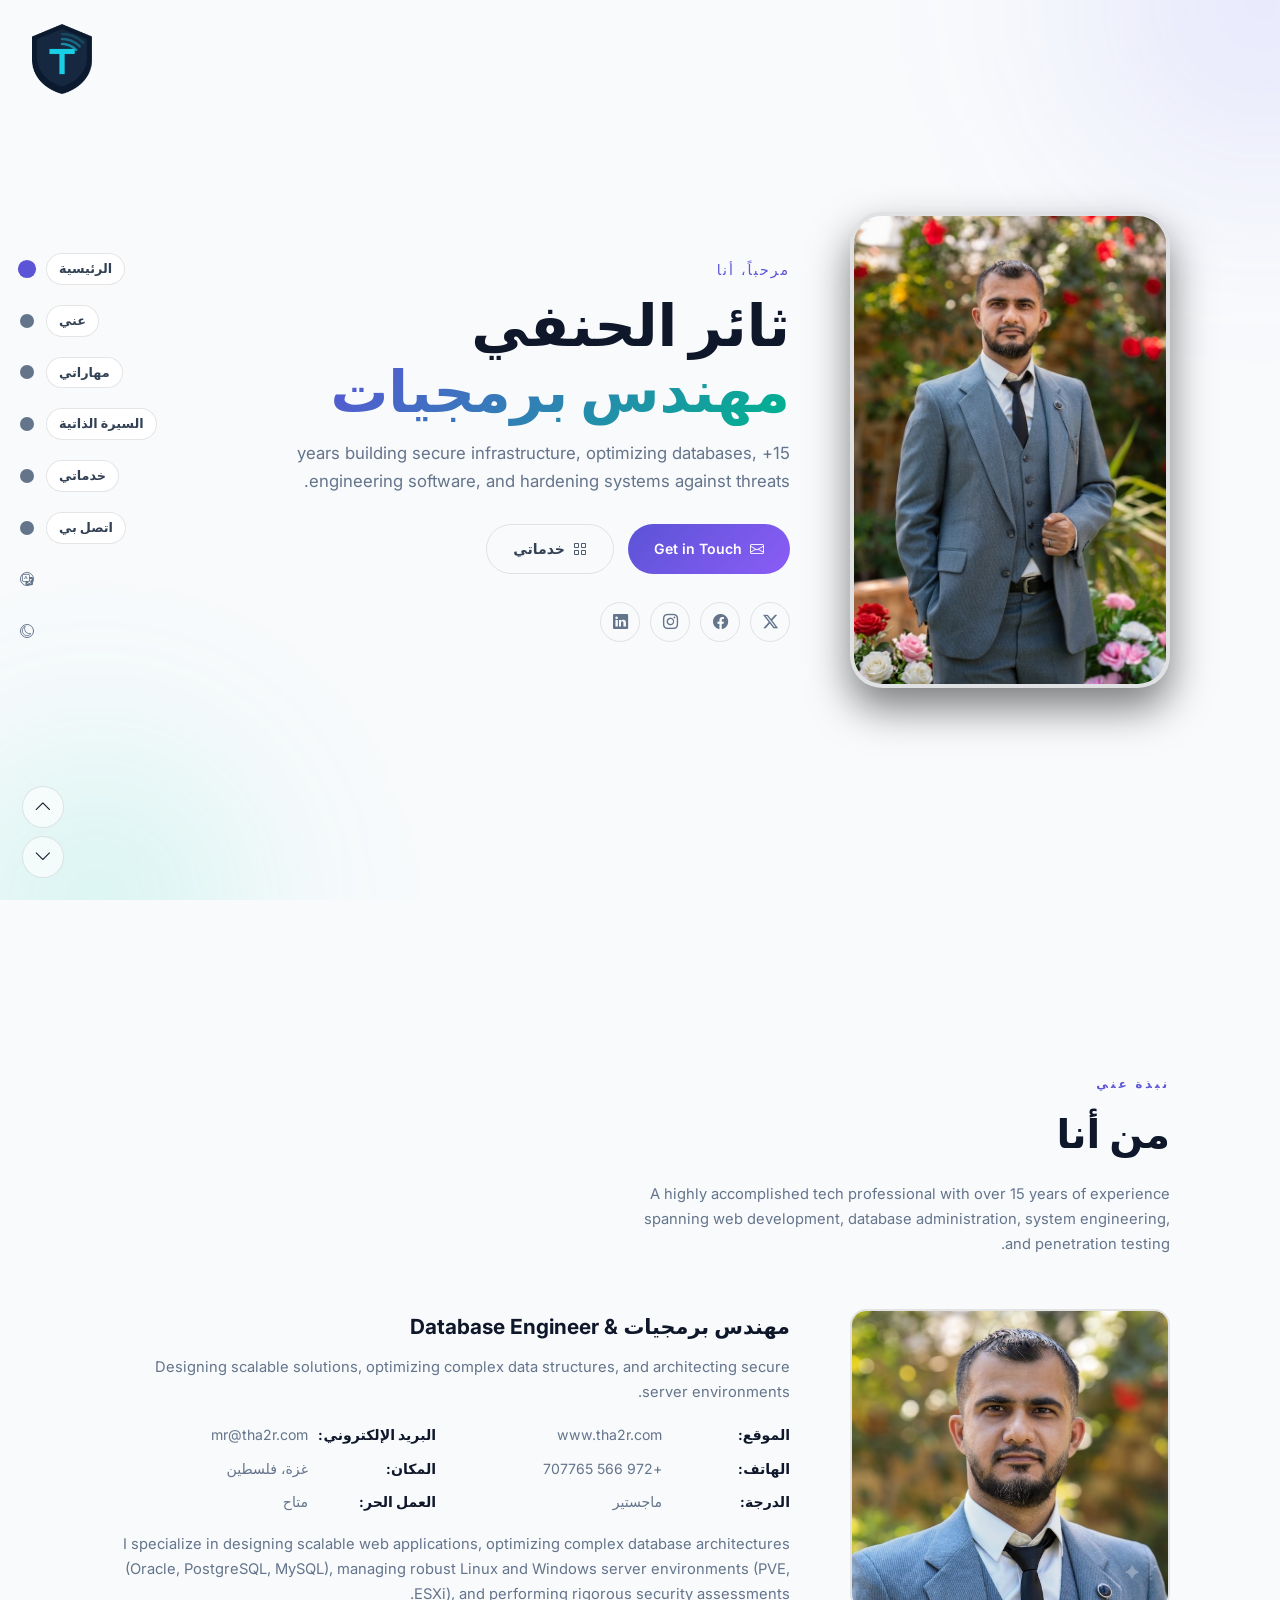
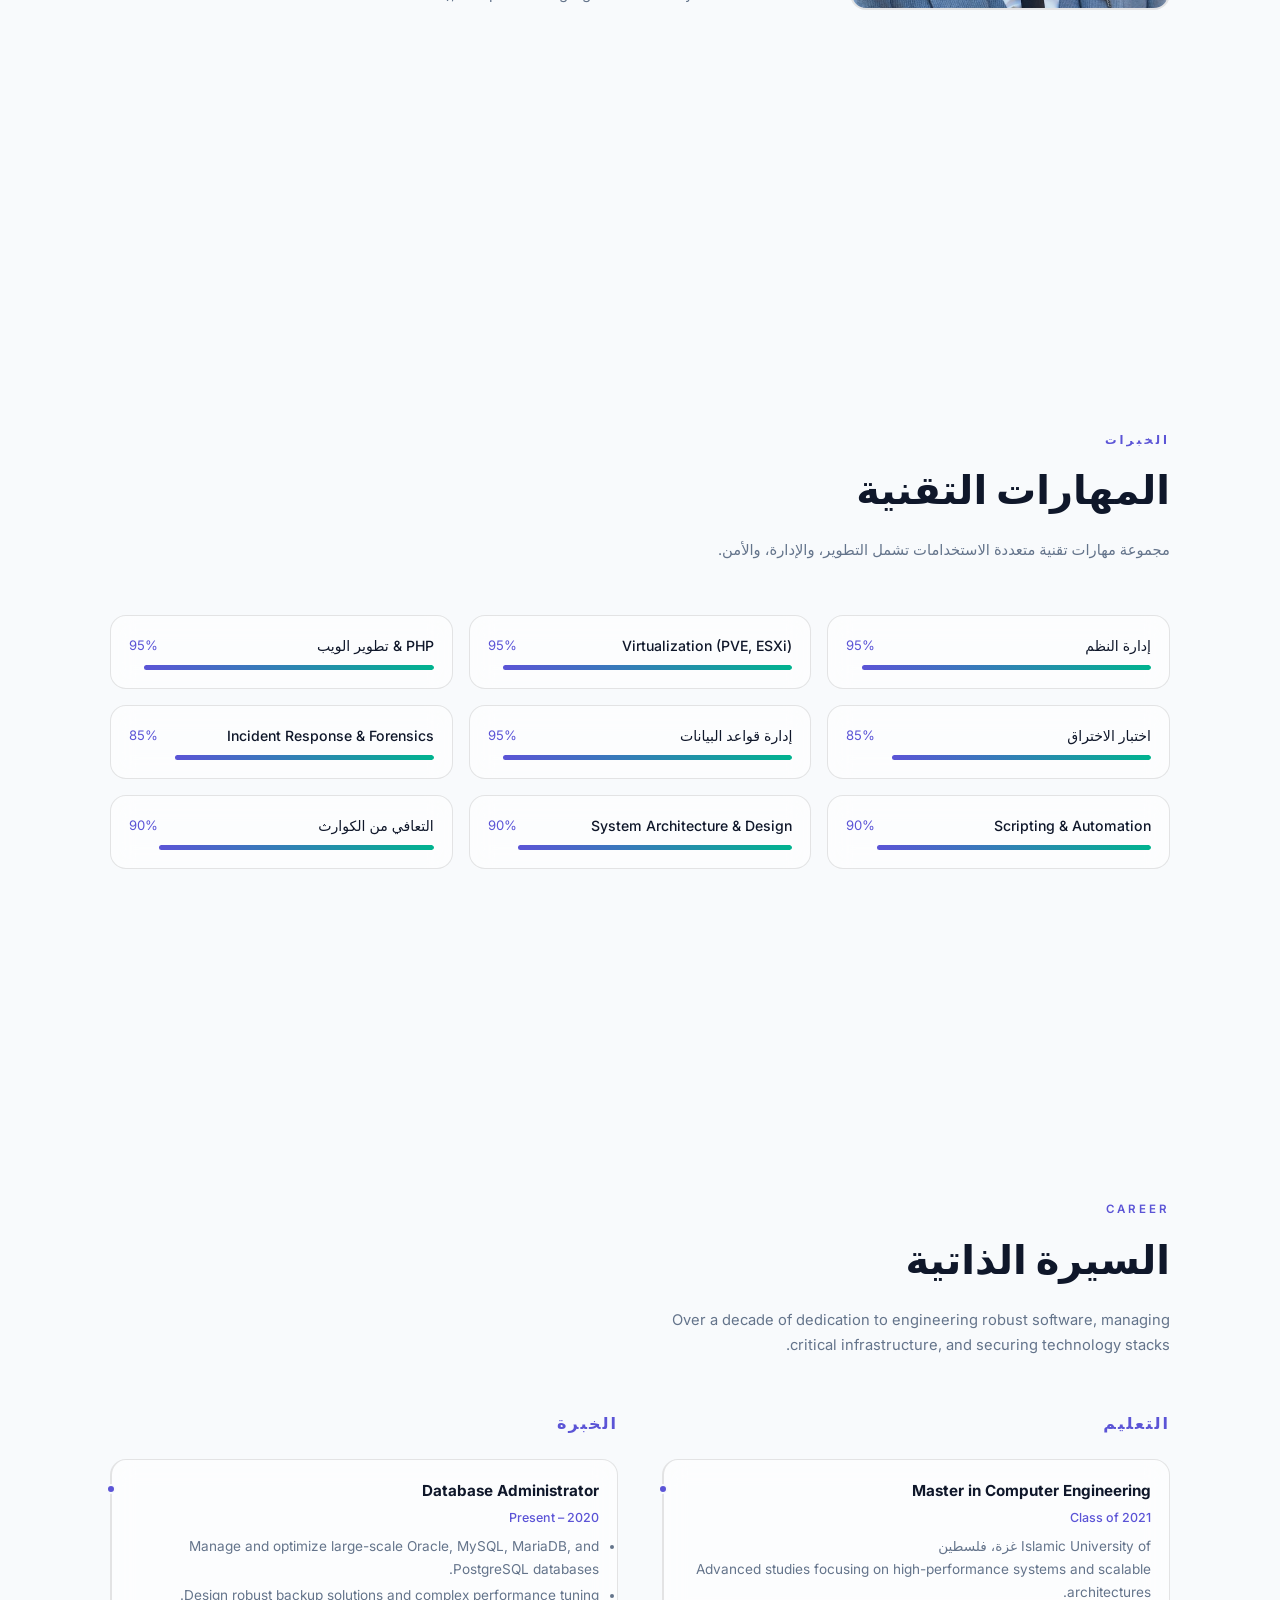
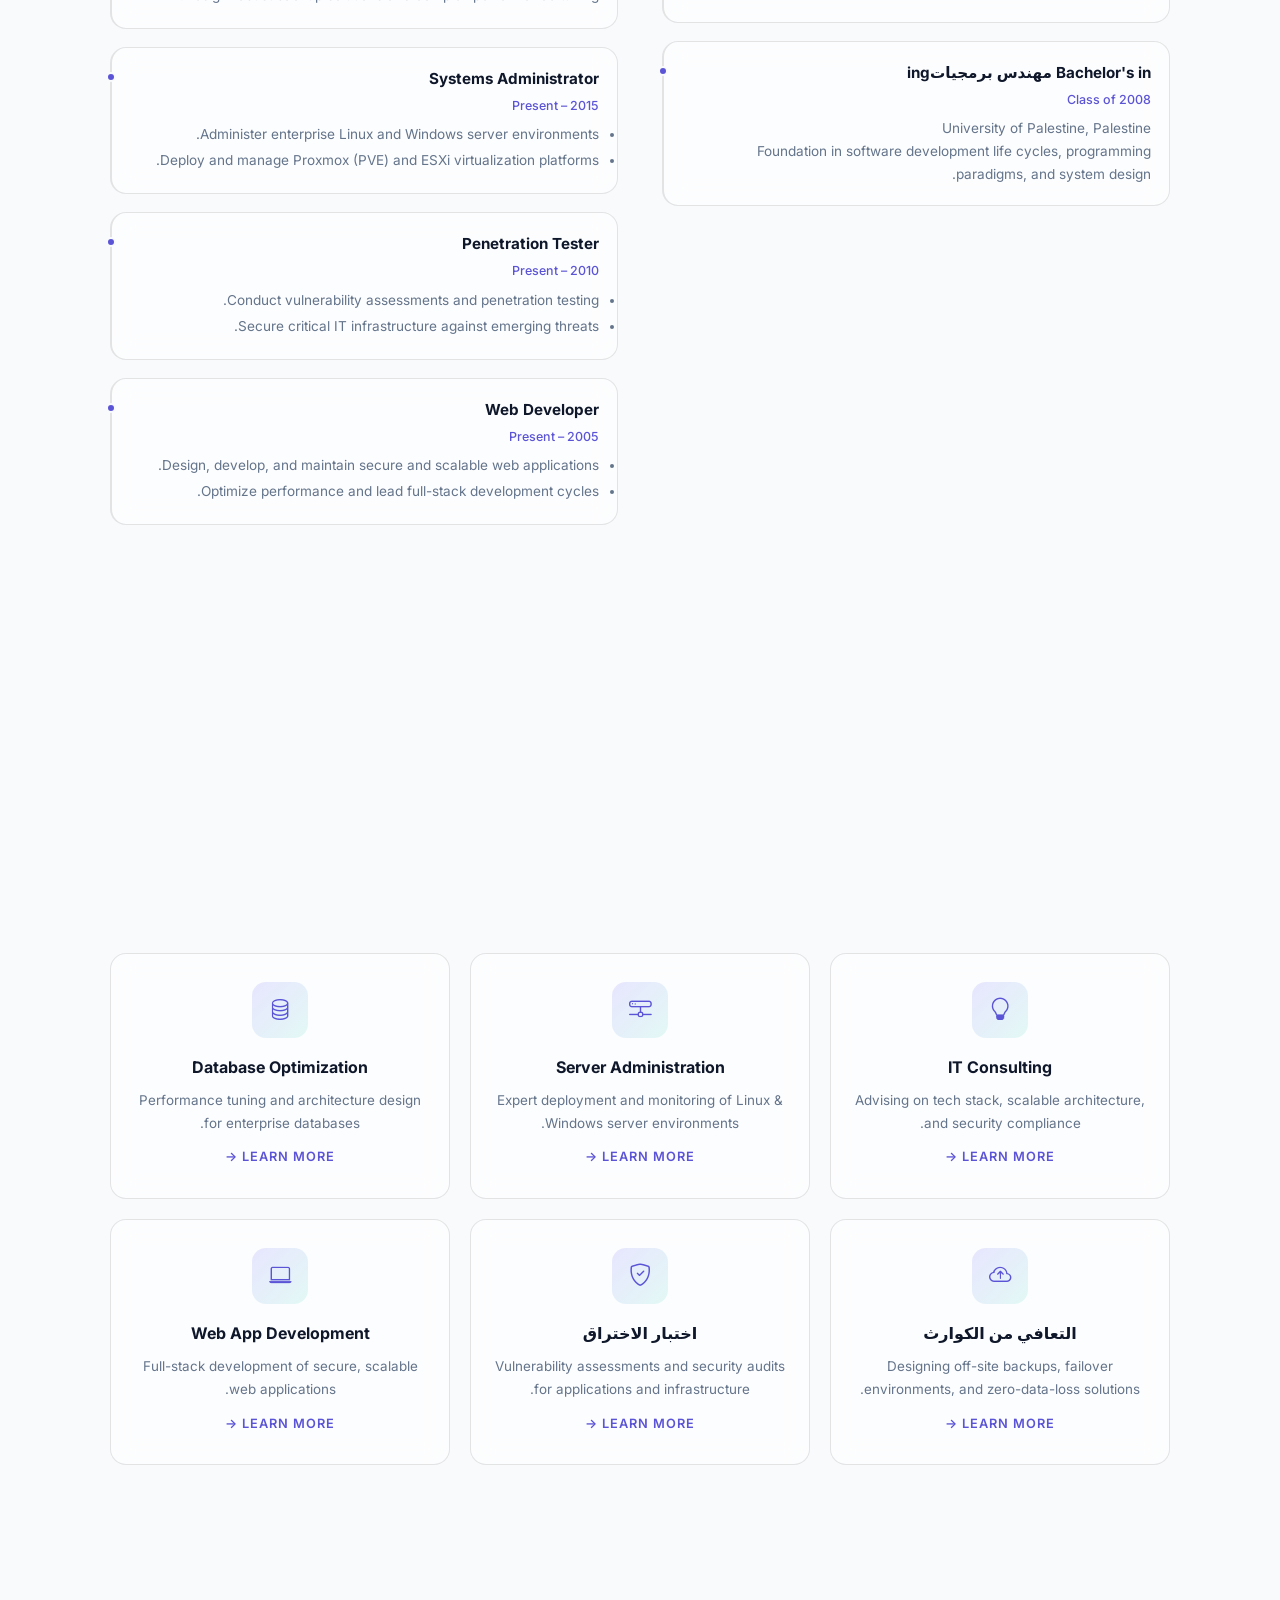
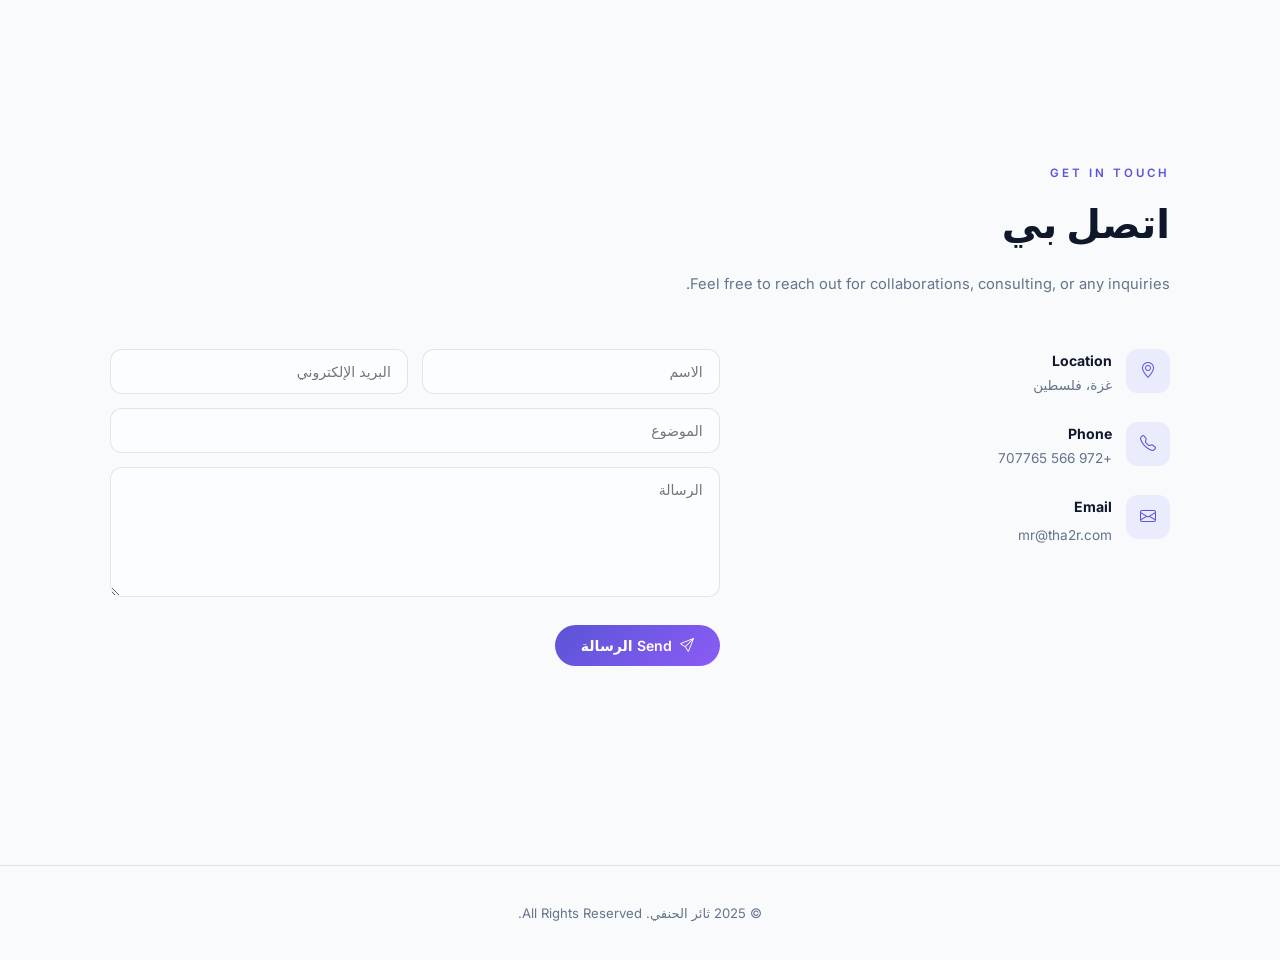
==== home.html @ 7f824553 "Create Arabic version home.html and add RTL CSS support" ====
<!DOCTYPE html>
<html lang="ar" dir="rtl">

<head>
  <meta charset="utf-8">
  <meta name="viewport" content="width=device-width, initial-scale=1.0">
  <title>ثائر الحنفي – مهندس برمجيات & Security Specialist</title>
  <meta name="description"
    content="Thaer Alhanafi – 15+ years in software engineering, database administration, server management, and penetration testing. Based in Palestine.">
  <link href="favicon.ico" rel="icon" type="image/x-icon">
  <link href="favicon.ico" rel="apple-touch-icon">
  <link rel="preconnect" href="https://fonts.googleapis.com">
  <link rel="preconnect" href="https://fonts.gstatic.com" crossorigin>
  <link href="https://fonts.googleapis.com/css2?family=Inter:wght@300;400;500;600;700;800&display=swap"
    rel="stylesheet">
  <link rel="stylesheet" href="https://cdn.jsdelivr.net/npm/bootstrap-icons@1.11.3/font/bootstrap-icons.min.css">
  <link href="assets/css/custom.css" rel="stylesheet">
</head>

<body>

  <a href="#hero" class="top-logo"><img src="assets/img/logo.png" alt="Thaer Alhanafi" width="60"></a>

  <!-- ======= Dot Navigation ======= -->
  <nav class="dot-nav" id="dotNav">
    <ul>
      <li><a href="#hero" class="active"><span class="label">الرئيسية</span><span class="dot"></span></a></li>
      <li><a href="#about"><span class="label">عني</span><span class="dot"></span></a></li>
      <li><a href="#skills"><span class="label">مهاراتي</span><span class="dot"></span></a></li>
      <li><a href="#resume"><span class="label">السيرة الذاتية</span><span class="dot"></span></a></li>
      <li><a href="#services"><span class="label">خدماتي</span><span class="dot"></span></a></li>
      <li><a href="#contact"><span class="label">اتصل بي</span><span class="dot"></span></a></li>
      <li><a href="index.html" title="English"><span class="label">English</span><span class="dot theme-dot"><i class="bi bi-translate" style="font-size:11px; display:flex; align-items:center; justify-content:center; height:100%;"></i></span></a></li>
      <li><a href="javascript:void(0)" id="themeToggle"><span class="label">المظهر</span><span class="dot theme-dot"><i
              class="bi bi-moon"
              style="font-size:10px; display:flex; align-items:center; justify-content:center; height:100%;"></i></span></a>
      </li>
    </ul>
  </nav>

  <!-- ======= Main Content ======= -->
  <div class="main-content">

    <!-- Hero -->
    <section class="hero section" id="hero">
      <div class="container hero-content">
        <div class="hero-grid">
          <div class="hero-image-frame">
            <img src="assets/img/main-bg.jpg" alt="ثائر الحنفي">
          </div>
          <div class="hero-text-content">
            <p class="hero-greeting">مرحباً، أنا</p>
            <h1>ثائر الحنفي<br><span class="gradient-text">مهندس برمجيات</span></h1>
            <p class="hero-desc">15+ years building secure infrastructure, optimizing databases, engineering software,
              and
              hardening systems against threats.</p>
            <div class="hero-actions">
              <a href="#contact" class="btn-primary"><i class="bi bi-envelope"></i> Get in Touch</a>
              <a href="#services" class="btn-outline"><i class="bi bi-grid"></i> خدماتي</a>
            </div>
            <div class="social-row">
              <a href="https://x.com/mrtha2r"><i class="bi bi-twitter-x"></i></a>
              <a href="https://facebook.com/tha2r"><i class="bi bi-facebook"></i></a>
              <a href="https://instagram.com/mrtha2r"><i class="bi bi-instagram"></i></a>
              <a href="https://linkedin.com/in/tha2r"><i class="bi bi-linkedin"></i></a>
            </div>
          </div>
        </div>
      </div>
    </section>

    <!-- About -->
    <section class="section" id="about">
      <div class="container">
        <div class="section-header reveal">
          <p class="section-label">نبذة عني</p>
          <h2 class="section-title">من أنا</h2>
          <p class="section-sub">A highly accomplished tech professional with over 15 years of experience spanning web
            development, database administration, system engineering, and penetration testing.</p>
        </div>
        <div class="about-grid reveal">
          <div class="about-photo glass">
            <img src="assets/img/profile-img.jpg" alt="Thaer Alhanafi">
          </div>
          <div class="about-details">
            <h3>مهندس برمجيات &amp; Database Engineer</h3>
            <p>Designing scalable solutions, optimizing complex data structures, and architecting secure server
              environments.</p>
            <div class="info-grid">
              <div class="info-item"><strong>الموقع:</strong><span>www.tha2r.com</span></div>
              <div class="info-item"><strong>البريد الإلكتروني:</strong><span>mr@tha2r.com</span></div>
              <div class="info-item"><strong>الهاتف:</strong><span>+972 566 707765</span></div>
              <div class="info-item"><strong>المكان:</strong><span>غزة، فلسطين</span></div>
              <div class="info-item"><strong>الدرجة:</strong><span>ماجستير</span></div>
              <div class="info-item"><strong>العمل الحر:</strong><span>متاح</span></div>
            </div>
            <p>I specialize in designing scalable web applications, optimizing complex database architectures (Oracle,
              PostgreSQL, MySQL), managing robust Linux and Windows server environments (PVE, ESXi), and performing
              rigorous security assessments.</p>
          </div>
        </div>
      </div>
    </section>

    <!-- Skills -->
    <section class="section" id="skills">
      <div class="container">
        <div class="section-header reveal">
          <p class="section-label">الخبرات</p>
          <h2 class="section-title">المهارات التقنية</h2>
          <p class="section-sub">مجموعة مهارات تقنية متعددة الاستخدامات تشمل التطوير، والإدارة، والأمن.</p>
        </div>
        <div class="skills-grid reveal">
          <div class="glass skill-item" data-modal="modal-skill-sysadmin">
            <div class="skill-header"><span>إدارة النظم</span><em>95%</em></div>
            <div class="skill-bar">
              <div class="skill-fill" data-width="95"></div>
            </div>
          </div>
          <div class="glass skill-item" data-modal="modal-skill-virtualization">
            <div class="skill-header"><span>Virtualization (PVE, ESXi)</span><em>95%</em></div>
            <div class="skill-bar">
              <div class="skill-fill" data-width="95"></div>
            </div>
          </div>
          <div class="glass skill-item" data-modal="modal-skill-php">
            <div class="skill-header"><span>PHP & تطوير الويب</span><em>95%</em></div>
            <div class="skill-bar">
              <div class="skill-fill" data-width="95"></div>
            </div>
          </div>
          <div class="glass skill-item" data-modal="modal-skill-pentest">
            <div class="skill-header"><span>اختبار الاختراق</span><em>85%</em></div>
            <div class="skill-bar">
              <div class="skill-fill" data-width="85"></div>
            </div>
          </div>
          <div class="glass skill-item" data-modal="modal-skill-db">
            <div class="skill-header"><span>إدارة قواعد البيانات </span><em>95%</em></div>
            <div class="skill-bar">
              <div class="skill-fill" data-width="95"></div>
            </div>
          </div>
          <div class="glass skill-item" data-modal="modal-skill-ir">
            <div class="skill-header"><span>Incident Response & Forensics</span><em>85%</em></div>
            <div class="skill-bar">
              <div class="skill-fill" data-width="85"></div>
            </div>
          </div>
          <div class="glass skill-item" data-modal="modal-skill-scripting">
            <div class="skill-header"><span>Scripting & Automation</span><em>90%</em></div>
            <div class="skill-bar">
              <div class="skill-fill" data-width="90"></div>
            </div>
          </div>
          <div class="glass skill-item" data-modal="modal-skill-architecture">
            <div class="skill-header"><span>System Architecture & Design</span><em>90%</em></div>
            <div class="skill-bar">
              <div class="skill-fill" data-width="90"></div>
            </div>
          </div>
          <div class="glass skill-item" data-modal="modal-skill-dr">
            <div class="skill-header"><span>التعافي من الكوارث</span><em>90%</em></div>
            <div class="skill-bar">
              <div class="skill-fill" data-width="90"></div>
            </div>
          </div>
        </div>
      </div>
    </section>

    <!-- Resume -->
    <section class="section" id="resume">
      <div class="container">
        <div class="section-header reveal">
          <p class="section-label">Career</p>
          <h2 class="section-title">السيرة الذاتية</h2>
          <p class="section-sub">Over a decade of dedication to engineering robust software, managing critical
            infrastructure, and securing technology stacks.</p>
        </div>
        <div class="resume-cols reveal">
          <div class="resume-col">
            <h3>التعليم</h3>
            <div class="timeline-item glass">
              <h4>Master in Computer Engineering</h4>
              <span class="date">Class of 2021</span>
              <p>Islamic University of غزة، فلسطين</p>
              <p>Advanced studies focusing on high-performance systems and scalable architectures.</p>
            </div>
            <div class="timeline-item glass">
              <h4>Bachelor's in مهندس برمجياتing</h4>
              <span class="date">Class of 2008</span>
              <p>University of Palestine, Palestine</p>
              <p>Foundation in software development life cycles, programming paradigms, and system design.</p>
            </div>
          </div>
          <div class="resume-col">
            <h3>الخبرة</h3>
            <div class="timeline-item glass">
              <h4>Database Administrator</h4>
              <span class="date">2020 – Present</span>
              <ul>
                <li>Manage and optimize large-scale Oracle, MySQL, MariaDB, and PostgreSQL databases.</li>
                <li>Design robust backup solutions and complex performance tuning.</li>
              </ul>
            </div>
            <div class="timeline-item glass">
              <h4>Systems Administrator</h4>
              <span class="date">2015 – Present</span>
              <ul>
                <li>Administer enterprise Linux and Windows server environments.</li>
                <li>Deploy and manage Proxmox (PVE) and ESXi virtualization platforms.</li>
              </ul>
            </div>
            <div class="timeline-item glass">
              <h4>Penetration Tester</h4>
              <span class="date">2010 – Present</span>
              <ul>
                <li>Conduct vulnerability assessments and penetration testing.</li>
                <li>Secure critical IT infrastructure against emerging threats.</li>
              </ul>
            </div>
            <div class="timeline-item glass">
              <h4>Web Developer</h4>
              <span class="date">2005 – Present</span>
              <ul>
                <li>Design, develop, and maintain secure and scalable web applications.</li>
                <li>Optimize performance and lead full-stack development cycles.</li>
              </ul>
            </div>
          </div>
        </div>
      </div>
    </section>

    <!-- Services -->
    <section class="section" id="services">
      <div class="container">
        <div class="section-header reveal">
          <p class="section-label">ماذا أفعل</p>
          <h2 class="section-title">خدماتي</h2>
          <p class="section-sub">Delivering high-quality technical solutions across administration, optimization,
            development, and security.</p>
        </div>
        <div class="services-grid reveal">
          <div class="glass service-card" data-modal="modal-consulting">
            <div class="service-icon"><i class="bi bi-lightbulb"></i></div>
            <h3>IT Consulting</h3>
            <p>Advising on tech stack, scalable architecture, and security compliance.</p>
            <span class="more-link">Learn More →</span>
          </div>
          <div class="glass service-card" data-modal="modal-server">
            <div class="service-icon"><i class="bi bi-hdd-network"></i></div>
            <h3>Server Administration</h3>
            <p>Expert deployment and monitoring of Linux & Windows server environments.</p>
            <span class="more-link">Learn More →</span>
          </div>
          <div class="glass service-card" data-modal="modal-db">
            <div class="service-icon"><i class="bi bi-database"></i></div>
            <h3>Database Optimization</h3>
            <p>Performance tuning and architecture design for enterprise databases.</p>
            <span class="more-link">Learn More →</span>
          </div>
          <div class="glass service-card" data-modal="modal-dr">
            <div class="service-icon"><i class="bi bi-cloud-arrow-up"></i></div>
            <h3>التعافي من الكوارث</h3>
            <p>Designing off-site backups, failover environments, and zero-data-loss solutions.</p>
            <span class="more-link">Learn More →</span>
          </div>
          <div class="glass service-card" data-modal="modal-pentest">
            <div class="service-icon"><i class="bi bi-shield-check"></i></div>
            <h3>اختبار الاختراق</h3>
            <p>Vulnerability assessments and security audits for applications and infrastructure.</p>
            <span class="more-link">Learn More →</span>
          </div>
          <div class="glass service-card" data-modal="modal-web">
            <div class="service-icon"><i class="bi bi-laptop"></i></div>
            <h3>Web App Development</h3>
            <p>Full-stack development of secure, scalable web applications.</p>
            <span class="more-link">Learn More →</span>
          </div>
        </div>
      </div>
    </section>

    <!-- Contact -->
    <section class="section" id="contact">
      <div class="container">
        <div class="section-header reveal">
          <p class="section-label">Get in Touch</p>
          <h2 class="section-title">اتصل بي</h2>
          <p class="section-sub">Feel free to reach out for collaborations, consulting, or any inquiries.</p>
        </div>
        <div class="contact-grid reveal">
          <ul class="contact-info-list">
            <li>
              <div class="ci-icon"><i class="bi bi-geo-alt"></i></div>
              <div>
                <h4>Location</h4>
                <p>غزة، فلسطين</p>
              </div>
            </li>
            <li>
              <div class="ci-icon"><i class="bi bi-telephone"></i></div>
              <div>
                <h4>Phone</h4>
                <p>+972 566 707765</p>
              </div>
            </li>
            <li>
              <div class="ci-icon"><i class="bi bi-envelope"></i></div>
              <div>
                <h4>Email</h4><a href="mailto:mr@tha2r.com">mr@tha2r.com</a>
              </div>
            </li>
          </ul>
          <form id="contact-form" class="contact-form" action="https://formspree.io/f/xjgqeayd" method="POST">
            <div class="form-row">
              <input type="text" name="name" placeholder="الاسم" required>
              <input type="email" name="email" placeholder="البريد الإلكتروني" required>
            </div>
            <input type="text" name="_subject" placeholder="الموضوع" required>
            <textarea name="message" placeholder="الرسالة" rows="6" required></textarea>
            <div class="form-status" id="formStatus"></div>
            <button type="submit" class="btn-primary" style="align-self:flex-start"><i class="bi bi-send"></i> Send
              الرسالة</button>
          </form>
        </div>
      </div>
    </section>

    <footer class="footer">
      <div class="container">
        <p>&copy; 2025 ثائر الحنفي. All Rights Reserved.</p>
      </div>
    </footer>
  </div>

  <!-- ======= Service Modals ======= -->
  <div class="modal-overlay" id="modal-server">
    <div class="modal-box">
      <button class="modal-close" aria-label="Close"><i class="bi bi-x-lg"></i></button>
      <div class="modal-icon"><i class="bi bi-hdd-network"></i></div>
      <h2>Server Administration</h2>
      <p>Expert deployment, management, and monitoring of Linux and Windows server environments including virtualization
        platforms like Proxmox and ESXi.</p>
      <ul>
        <li><i class="bi bi-check-circle-fill"></i> Linux & Windows إدارة الخوادم</li>
        <li><i class="bi bi-check-circle-fill"></i> Proxmox VE & VMware ESXi Virtualization</li>
        <li><i class="bi bi-check-circle-fill"></i> Network Configuration & Firewall Hardening</li>
        <li><i class="bi bi-check-circle-fill"></i> Automated Monitoring & Alerting</li>
        <li><i class="bi bi-check-circle-fill"></i> Backup & التعافي من الكوارث Planning</li>
        <li><i class="bi bi-check-circle-fill"></i> High Availability & Load Balancing</li>
      </ul>
      <div class="modal-cta"><a href="#contact" class="btn-primary" onclick="closeAllModals()"><i
            class="bi bi-envelope"></i> ناقش مشروعك</a></div>
    </div>
  </div>

  <div class="modal-overlay" id="modal-db">
    <div class="modal-box">
      <button class="modal-close" aria-label="Close"><i class="bi bi-x-lg"></i></button>
      <div class="modal-icon"><i class="bi bi-database"></i></div>
      <h2>Database Optimization</h2>
      <p>Comprehensive management, performance tuning, and architecture design for Oracle, PostgreSQL, MySQL, and
        MariaDB databases at any scale.</p>
      <ul>
        <li><i class="bi bi-check-circle-fill"></i> Oracle, PostgreSQL, MySQL, MariaDB Administration</li>
        <li><i class="bi bi-check-circle-fill"></i> High Availability & Replication Setup</li>
        <li><i class="bi bi-check-circle-fill"></i> Performance Tuning & Query Optimization</li>
        <li><i class="bi bi-check-circle-fill"></i> Data Integrity & Security Hardening</li>
        <li><i class="bi bi-check-circle-fill"></i> Migration & Schema Architecture Design</li>
        <li><i class="bi bi-check-circle-fill"></i> Redis Caching Strategy</li>
      </ul>
      <div class="modal-cta"><a href="#contact" class="btn-primary" onclick="closeAllModals()"><i
            class="bi bi-envelope"></i> ناقش مشروعك</a></div>
    </div>
  </div>

  <div class="modal-overlay" id="modal-web">
    <div class="modal-box">
      <button class="modal-close" aria-label="Close"><i class="bi bi-x-lg"></i></button>
      <div class="modal-icon"><i class="bi bi-laptop"></i></div>
      <h2>Web App Development</h2>
      <p>Full-stack development of secure, scalable, and high-performance web applications tailored to your business
        needs.</p>
      <ul>
        <li><i class="bi bi-check-circle-fill"></i> Custom PHP & Full-Stack Development</li>
        <li><i class="bi bi-check-circle-fill"></i> RESTful API Design & Integration</li>
        <li><i class="bi bi-check-circle-fill"></i> Responsive & Accessible UI/UX</li>
        <li><i class="bi bi-check-circle-fill"></i> Real-Time Applications & WebSockets</li>
        <li><i class="bi bi-check-circle-fill"></i> Performance Optimization & Caching</li>
        <li><i class="bi bi-check-circle-fill"></i> CI/CD Pipeline Configuration</li>
      </ul>
      <div class="modal-cta"><a href="#contact" class="btn-primary" onclick="closeAllModals()"><i
            class="bi bi-envelope"></i> ناقش مشروعك</a></div>
    </div>
  </div>

  <div class="modal-overlay" id="modal-pentest">
    <div class="modal-box">
      <button class="modal-close" aria-label="Close"><i class="bi bi-x-lg"></i></button>
      <div class="modal-icon"><i class="bi bi-shield-check"></i></div>
      <h2>اختبار الاختراق</h2>
      <p>Rigorous vulnerability assessments and security audits to identify and mitigate risks in your applications and
        infrastructure.</p>
      <ul>
        <li><i class="bi bi-check-circle-fill"></i> Web Application اختبار الاختراق</li>
        <li><i class="bi bi-check-circle-fill"></i> Network & Infrastructure Audits</li>
        <li><i class="bi bi-check-circle-fill"></i> Social Engineering Assessments</li>
        <li><i class="bi bi-check-circle-fill"></i> Detailed Vulnerability Reporting</li>
        <li><i class="bi bi-check-circle-fill"></i> Remediation Guidance & Retesting</li>
        <li><i class="bi bi-check-circle-fill"></i> Compliance & Security Policy Review</li>
      </ul>
      <div class="modal-cta"><a href="#contact" class="btn-primary" onclick="closeAllModals()"><i
            class="bi bi-envelope"></i> ناقش مشروعك</a></div>
    </div>
  </div>

  <div class="modal-overlay" id="modal-dr">
    <div class="modal-box">
      <button class="modal-close" aria-label="Close"><i class="bi bi-x-lg"></i></button>
      <div class="modal-icon"><i class="bi bi-cloud-arrow-up"></i></div>
      <h2>التعافي من الكوارث & Business Continuity</h2>
      <p>Bulletproofing your company's data and uptime by designing robust, automated failover solutions to ensure zero
        data loss.</p>
      <ul>
        <li><i class="bi bi-check-circle-fill"></i> Automated Off-Site Backup Strategies</li>
        <li><i class="bi bi-check-circle-fill"></i> High-Availability Clusters & Failover</li>
        <li><i class="bi bi-check-circle-fill"></i> Data Redundancy Planning</li>
        <li><i class="bi bi-check-circle-fill"></i> Recovery Time Objective (RTO) Optimization</li>
        <li><i class="bi bi-check-circle-fill"></i> Regular Disaster Drill Testing</li>
        <li><i class="bi bi-check-circle-fill"></i> Incident Response Planning</li>
      </ul>
      <div class="modal-cta"><a href="#contact" class="btn-primary" onclick="closeAllModals()"><i
            class="bi bi-envelope"></i> ناقش مشروعك</a></div>
    </div>
  </div>

  <div class="modal-overlay" id="modal-consulting">
    <div class="modal-box">
      <button class="modal-close" aria-label="Close"><i class="bi bi-x-lg"></i></button>
      <div class="modal-icon"><i class="bi bi-lightbulb"></i></div>
      <h2>IT Consulting & Technical Strategy</h2>
      <p>Advising leadership on technology decisions, scalable architecture design, and achieving rigorous security
        compliance.</p>
      <ul>
        <li><i class="bi bi-check-circle-fill"></i> Technology Stack Selection</li>
        <li><i class="bi bi-check-circle-fill"></i> Architecture Scalability Reviews</li>
        <li><i class="bi bi-check-circle-fill"></i> Security Compliance (ISO, PCI-DSS)</li>
        <li><i class="bi bi-check-circle-fill"></i> System Modernization Roadmaps</li>
        <li><i class="bi bi-check-circle-fill"></i> Cost Optimization for Infrastructure</li>
        <li><i class="bi bi-check-circle-fill"></i> Technical Leadership & Fractional CTO</li>
      </ul>
      <div class="modal-cta"><a href="#contact" class="btn-primary" onclick="closeAllModals()"><i
            class="bi bi-envelope"></i> ناقش مشروعك</a></div>
    </div>
  </div>

  <!-- Skills Modals -->
  <div class="modal-overlay" id="modal-skill-sysadmin">
    <div class="modal-box">
      <button class="modal-close" aria-label="Close"><i class="bi bi-x-lg"></i></button>
      <div class="modal-icon"><i class="bi bi-terminal"></i></div>
      <h2>إدارة النظم</h2>
      <p>15+ years of managing high-availability environments across enterprise organizations.</p>
      <ul>
        <li><i class="bi bi-check-circle-fill"></i> Advanced Linux & Windows إدارة الخوادم</li>
        <li><i class="bi bi-check-circle-fill"></i> Performance Tuning & Resource Optimization</li>
        <li><i class="bi bi-check-circle-fill"></i> Secure Configuration & Hardening</li>
        <li><i class="bi bi-check-circle-fill"></i> Deep Troubleshooting & Log Analysis</li>
      </ul>
      <div class="modal-cta"><a href="#contact" class="btn-primary" onclick="closeAllModals()"><i
            class="bi bi-envelope"></i> ناقش مشروعك</a></div>
    </div>
  </div>

  <div class="modal-overlay" id="modal-skill-virtualization">
    <div class="modal-box">
      <button class="modal-close" aria-label="Close"><i class="bi bi-x-lg"></i></button>
      <div class="modal-icon"><i class="bi bi-hdd-stack"></i></div>
      <h2>Virtualization (PVE, ESXi)</h2>
      <p>Designing scalable, isolated, and fault-tolerant virtualized infrastructures.</p>
      <ul>
        <li><i class="bi bi-check-circle-fill"></i> Proxmox VE & VMware ESXi Architecture</li>
        <li><i class="bi bi-check-circle-fill"></i> High Availability (HA) Cluster Setup</li>
        <li><i class="bi bi-check-circle-fill"></i> Storage Area Networks & Distributed Storage</li>
        <li><i class="bi bi-check-circle-fill"></i> Automated Backup & Snapshot Management</li>
      </ul>
      <div class="modal-cta"><a href="#contact" class="btn-primary" onclick="closeAllModals()"><i
            class="bi bi-envelope"></i> ناقش مشروعك</a></div>
    </div>
  </div>

  <div class="modal-overlay" id="modal-skill-php">
    <div class="modal-box">
      <button class="modal-close" aria-label="Close"><i class="bi bi-x-lg"></i></button>
      <div class="modal-icon"><i class="bi bi-code-slash"></i></div>
      <h2>PHP & تطوير الويب</h2>
      <p>Building secure, scalable, and complex full-stack web applications from the ground up.</p>
      <ul>
        <li><i class="bi bi-check-circle-fill"></i> Secure Coding Practices & Vulnerability Prevention</li>
        <li><i class="bi bi-check-circle-fill"></i> Custom MVC Architecture & API Development</li>
        <li><i class="bi bi-check-circle-fill"></i> Responsive UI/UX Implementation</li>
        <li><i class="bi bi-check-circle-fill"></i> Complex Business Logic Integration</li>
      </ul>
      <div class="modal-cta"><a href="#contact" class="btn-primary" onclick="closeAllModals()"><i
            class="bi bi-envelope"></i> ناقش مشروعك</a></div>
    </div>
  </div>

  <div class="modal-overlay" id="modal-skill-pentest">
    <div class="modal-box">
      <button class="modal-close" aria-label="Close"><i class="bi bi-x-lg"></i></button>
      <div class="modal-icon"><i class="bi bi-shield-lock"></i></div>
      <h2>اختبار الاختراق</h2>
      <p>Proactively identifying and exploiting vulnerabilities before attackers can leverage them.</p>
      <ul>
        <li><i class="bi bi-check-circle-fill"></i> Web Application اختبار الاختراق (OWASP)</li>
        <li><i class="bi bi-check-circle-fill"></i> Network & Infrastructure Auditing</li>
        <li><i class="bi bi-check-circle-fill"></i> Privilege Escalation & Exploit Crafting</li>
        <li><i class="bi bi-check-circle-fill"></i> Detailed Reporting & Remediation Guidance</li>
      </ul>
      <div class="modal-cta"><a href="#contact" class="btn-primary" onclick="closeAllModals()"><i
            class="bi bi-envelope"></i> ناقش مشروعك</a></div>
    </div>
  </div>

  <div class="modal-overlay" id="modal-skill-db">
    <div class="modal-box">
      <button class="modal-close" aria-label="Close"><i class="bi bi-x-lg"></i></button>
      <div class="modal-icon"><i class="bi bi-database-check"></i></div>
      <h2>إدارة قواعد البيانات</h2>
      <p>Architecting and optimizing enterprise-grade database solutions to ensure data integrity and speed.</p>
      <ul>
        <li><i class="bi bi-check-circle-fill"></i> Oracle, MySQL, MariaDB, & PostgreSQL</li>
        <li><i class="bi bi-check-circle-fill"></i> Redis In-Memory Caching & Performance Tuning</li>
        <li><i class="bi bi-check-circle-fill"></i> Complex Query Optimization & Indexing</li>
        <li><i class="bi bi-check-circle-fill"></i> Replication, Clustering, & Data Recovery</li>
      </ul>
      <div class="modal-cta"><a href="#contact" class="btn-primary" onclick="closeAllModals()"><i
            class="bi bi-envelope"></i> ناقش مشروعك</a></div>
    </div>
  </div>

  <div class="modal-overlay" id="modal-skill-ir">
    <div class="modal-box">
      <button class="modal-close" aria-label="Close"><i class="bi bi-x-lg"></i></button>
      <div class="modal-icon"><i class="bi bi-search"></i></div>
      <h2>Incident Response & Forensics</h2>
      <p>Rapidly addressing active threats and performing deep forensic analysis on compromised systems.</p>
      <ul>
        <li><i class="bi bi-check-circle-fill"></i> Threat Hunting & Malware Analysis</li>
        <li><i class="bi bi-check-circle-fill"></i> Intrusion Detection & Log Auditing</li>
        <li><i class="bi bi-check-circle-fill"></i> Post-Breach Containment & Eradication</li>
        <li><i class="bi bi-check-circle-fill"></i> Digital Forensics & Attack Vector Tracing</li>
      </ul>
      <div class="modal-cta"><a href="#contact" class="btn-primary" onclick="closeAllModals()"><i
            class="bi bi-envelope"></i> ناقش مشروعك</a></div>
    </div>
  </div>

  <div class="modal-overlay" id="modal-skill-scripting">
    <div class="modal-box">
      <button class="modal-close" aria-label="Close"><i class="bi bi-x-lg"></i></button>
      <div class="modal-icon"><i class="bi bi-cpu"></i></div>
      <h2>Scripting & Automation</h2>
      <p>Eliminating manual effort through robust automation and intelligent script design.</p>
      <ul>
        <li><i class="bi bi-check-circle-fill"></i> Bash, Python, & System Shell Scripting</li>
        <li><i class="bi bi-check-circle-fill"></i> Automated Server Provisioning & Maintenance</li>
        <li><i class="bi bi-check-circle-fill"></i> Cron-based Monitoring & Self-Healing Tasks</li>
        <li><i class="bi bi-check-circle-fill"></i> Custom Tooling for اختبار الاختراق</li>
      </ul>
      <div class="modal-cta"><a href="#contact" class="btn-primary" onclick="closeAllModals()"><i
            class="bi bi-envelope"></i> ناقش مشروعك</a></div>
    </div>
  </div>

  <div class="modal-overlay" id="modal-skill-architecture">
    <div class="modal-box">
      <button class="modal-close" aria-label="Close"><i class="bi bi-x-lg"></i></button>
      <div class="modal-icon"><i class="bi bi-diagram-3"></i></div>
      <h2>System Architecture & Design</h2>
      <p>Designing robust, scalable infrastructures tailored for high-demand, secure applications.</p>
      <ul>
        <li><i class="bi bi-check-circle-fill"></i> Network Segmentation & Zero-Trust Design</li>
        <li><i class="bi bi-check-circle-fill"></i> High Availability & Load Balancing</li>
        <li><i class="bi bi-check-circle-fill"></i> Scalable Microservices & Monolithic Structures</li>
        <li><i class="bi bi-check-circle-fill"></i> Cost-to-Performance Optimization</li>
      </ul>
      <div class="modal-cta"><a href="#contact" class="btn-primary" onclick="closeAllModals()"><i
            class="bi bi-envelope"></i> ناقش مشروعك</a></div>
    </div>
  </div>

  <div class="modal-overlay" id="modal-skill-dr">
    <div class="modal-box">
      <button class="modal-close" aria-label="Close"><i class="bi bi-x-lg"></i></button>
      <div class="modal-icon"><i class="bi bi-cloud-arrow-up"></i></div>
      <h2>التعافي من الكوارث</h2>
      <p>تصميم استراتيجيات قوية وآلية لحماية البيانات الهامة وضمان استمرارية الأعمال.</p>
      <ul>
        <li><i class="bi bi-check-circle-fill"></i> Zero-Data-Loss Architecture</li>
        <li><i class="bi bi-check-circle-fill"></i> Cross-Site Replication & Failover</li>
        <li><i class="bi bi-check-circle-fill"></i> Automated Backup & Archiving</li>
        <li><i class="bi bi-check-circle-fill"></i> RTO & RPO Optimization Strategies</li>
      </ul>
      <div class="modal-cta"><a href="#contact" class="btn-primary" onclick="closeAllModals()"><i
            class="bi bi-envelope"></i> ناقش مشروعك</a></div>
    </div>
  </div>

  <div class="nav-arrows">
    <button id="navUp" aria-label="Previous Section"><i class="bi bi-chevron-up"></i></button>
    <button id="navDown" aria-label="Next Section"><i class="bi bi-chevron-down"></i></button>
  </div>

  <script src="assets/js/custom.js"></script>
</body>

</html>
---- assets/css/custom.css ----
/* ============================================================
   Thaer Alhanafi – Premium Dark CV & Services
   Side-nav layout with modals
   ============================================================ */

*, *::before, *::after { box-sizing: border-box; margin: 0; padding: 0; }

:root {
  --bg: #f8fafc;
  --bg-card: #ffffff;
  --bg-glass: rgba(255,255,255,0.6);
  --border: rgba(0,0,0,0.1);
  --accent: #5b54d6;
  --accent-2: #00b38f;
  --glow: rgba(108,99,255,0.15);
  --text: #334155;
  --dim: #64748b;
  --bright: #0f172a;
  --gap: 100px;
  --r: 16px;
  --font: 'Inter', system-ui, sans-serif;
}

body.dark-mode {
  --bg: #0a0a0f;
  --bg-card: rgba(255,255,255,0.04);
  --bg-glass: rgba(255,255,255,0.06);
  --border: rgba(255,255,255,0.08);
  --accent: #6c63ff;
  --accent-2: #00d4aa;
  --glow: rgba(108,99,255,0.35);
  --text: #e4e4e7;
  --dim: #9ca3af;
  --bright: #ffffff;
}

html { scroll-behavior: smooth; }
body { font-family: var(--font); background: var(--bg); color: var(--text); line-height: 1.7; overflow-x: hidden; }
a { color: var(--accent); text-decoration: none; transition: color .25s; }
a:hover { color: var(--accent-2); }
img { max-width: 100%; display: block; }

/* =================== DOT NAVIGATION =================== */
.top-logo {
  position: fixed; top: 24px; left: 32px; z-index: 1000;
  font-size: 1.8rem; font-weight: 800; color: var(--bright);
  text-decoration: none;
}
.dot-nav {
  position: fixed; top: 50%; right: 32px; transform: translateY(-50%); z-index: 1000;
}
.dot-nav ul { list-style: none; display: flex; flex-direction: column; gap: 20px; align-items: flex-end; }
.dot-nav a { display: flex; align-items: center; justify-content: flex-end; gap: 12px; position: relative; text-decoration: none; color: var(--text); }
.dot-nav .label { 
  opacity: 0; transform: translateX(10px); transition: all 0.3s ease; 
  background: var(--bg-card); padding: 4px 12px; border-radius: 20px; 
  font-size: 0.8rem; font-weight: 600; border: 1px solid var(--border);
  backdrop-filter: blur(8px);
}
.dot-nav .dot {
  width: 14px; height: 14px; border-radius: 50%; background: var(--dim);
  transition: all 0.3s ease; display: flex; align-items: center; justify-content: center;
}
.dot-nav .theme-dot { background: transparent; border: 1px solid var(--dim); }
.dot-nav .theme-dot i { font-size: 10px; color: var(--dim); transition: color .3s; }

.dot-nav a:hover .label, .dot-nav a.active .label { opacity: 1; transform: translateX(0); }
.dot-nav a:hover .dot, .dot-nav a.active .dot {
  background: var(--accent); transform: scale(1.3);
}
.dot-nav a:hover .theme-dot { background: var(--accent); border-color: var(--accent); }
.dot-nav a:hover .theme-dot i { color: #fff; }

/* =================== MAIN CONTENT =================== */
html { scroll-behavior: smooth; scroll-snap-type: y mandatory; overflow-y: scroll; }
.main-content { margin-left: 0; min-height: 100vh; width: 100%; }

.section { padding: var(--gap) 0; position: relative; min-height: 100vh; display: flex; flex-direction: column; }
.container { max-width: 1140px; margin: auto; padding: 0 40px; width: 100%; }
.section-label {
  text-transform: uppercase; font-size: .72rem; letter-spacing: 3px;
  color: var(--accent); font-weight: 600; margin-bottom: 6px;
}
.section-title {
  font-size: clamp(1.7rem, 4vw, 2.5rem); font-weight: 700;
  color: var(--bright); margin-bottom: 14px;
}
.section-sub { color: var(--dim); max-width: 540px; font-size: .92rem; }
.section-header { margin-bottom: 52px; }

/* Glass card */
.glass {
  background: var(--bg-glass); border: 1px solid var(--border);
  border-radius: var(--r); backdrop-filter: blur(12px);
  transition: transform .3s, box-shadow .3s, border-color .3s;
}
.glass:hover {
  transform: translateY(-3px);
  box-shadow: 0 10px 36px rgba(108,99,255,0.1);
  border-color: rgba(108,99,255,0.2);
}

/* =================== HERO =================== */
.hero {
  min-height: 100vh; display: flex; align-items: center;
  position: relative; overflow: hidden;
}
.hero::before {
  content: ''; position: absolute; top: -30%; right: -20%;
  width: 550px; height: 550px; border-radius: 50%;
  background: radial-gradient(circle, var(--glow) 0%, transparent 70%);
  filter: blur(80px); animation: orb 8s ease-in-out infinite;
}
.hero::after {
  content: ''; position: absolute; bottom: -25%; left: -10%;
  width: 450px; height: 450px; border-radius: 50%;
  background: radial-gradient(circle, rgba(0,212,170,0.18) 0%, transparent 70%);
  filter: blur(80px); animation: orb 10s ease-in-out infinite reverse;
}
@keyframes orb { 0%,100%{transform:translate(0,0)} 50%{transform:translate(25px,-25px)} }

.hero-content { position: relative; z-index: 1; width: 100%; }
.hero-grid { display: grid; grid-template-columns: 1fr; gap: 40px; align-items: center; }
.hero-image-frame {
  border-radius: var(--r); overflow: hidden;
  border: 4px solid var(--border); box-shadow: 0 20px 40px rgba(0,0,0,0.5);
  max-width: 240px; margin: 0 auto;
}
.hero-image-frame img { width: 100%; height: auto; display: block; object-fit: cover; aspect-ratio: 2 / 3; }
@media (min-width: 900px) {
  .hero-grid { grid-template-columns: 320px 1fr; gap: 60px; }
  .hero-image-frame { margin: 0; max-width: none; border-radius: calc(var(--r) * 2); }
}
.hero-greeting {
  font-size: .88rem; color: var(--accent); font-weight: 500;
  letter-spacing: 2px; text-transform: uppercase; margin-bottom: 10px;
}
.hero h1 {
  font-size: clamp(2.2rem, 5.5vw, 3.6rem); font-weight: 800;
  color: var(--bright); line-height: 1.15; margin-bottom: 14px;
}
.hero h1 .gradient-text {
  background: linear-gradient(135deg, var(--accent), var(--accent-2));
  -webkit-background-clip: text; -webkit-text-fill-color: transparent; background-clip: text;
}
.hero-desc { font-size: 1.05rem; color: var(--dim); max-width: 500px; margin-bottom: 28px; }
.hero-actions { display: flex; gap: 14px; flex-wrap: wrap; }

/* Buttons */
.btn-primary {
  display: inline-flex; align-items: center; gap: 8px;
  padding: 12px 26px; border-radius: 50px; font-weight: 600; font-size: .88rem;
  background: linear-gradient(135deg, var(--accent), #8b5cf6);
  color: #fff; border: none; cursor: pointer;
  transition: transform .25s, box-shadow .25s; font-family: var(--font);
}
.btn-primary:hover { transform: translateY(-2px); box-shadow: 0 8px 28px var(--glow); color: #fff; }
.btn-outline {
  display: inline-flex; align-items: center; gap: 8px;
  padding: 12px 26px; border-radius: 50px; font-weight: 600; font-size: .88rem;
  background: transparent; color: var(--text);
  border: 1px solid var(--border); cursor: pointer;
  transition: border-color .25s, color .25s; font-family: var(--font);
}
.btn-outline:hover { border-color: var(--accent); color: var(--accent); }

/* Social row */
.social-row { display: flex; gap: 10px; margin-top: 28px; }
.social-row a {
  width: 40px; height: 40px; border-radius: 50%;
  display: flex; align-items: center; justify-content: center;
  border: 1px solid var(--border); color: var(--dim); font-size: .95rem;
  transition: all .25s;
}
.social-row a:hover { background: var(--accent); border-color: var(--accent); color: #fff; transform: translateY(-2px); }

/* =================== ABOUT =================== */
.about-grid { display: grid; grid-template-columns: 320px 1fr; gap: 60px; align-items: start; }
.about-photo { border-radius: var(--r); overflow: hidden; border: 2px solid var(--border); }
.about-photo img { width: 100%; height: auto; }
.about-details h3 { font-size: 1.3rem; color: var(--bright); margin-bottom: 10px; }
.about-details > p { color: var(--dim); margin-bottom: 18px; font-size: .92rem; }
.info-grid { display: grid; grid-template-columns: 1fr 1fr; gap: 10px 28px; margin-bottom: 18px; }
.info-item { display: flex; gap: 8px; font-size: .88rem; }
.info-item strong { color: var(--bright); min-width: 76px; }
.info-item span { color: var(--dim); }

/* =================== SKILLS =================== */
.skills-grid { display: grid; grid-template-columns: repeat(auto-fit, minmax(320px, 1fr)); gap: 16px; }
.skill-item { padding: 18px; cursor: pointer; transition: transform 0.3s ease, border-color 0.3s ease; }
.skill-item:hover { transform: translateY(-4px); border-color: var(--accent); }
.skill-header { display: flex; justify-content: space-between; margin-bottom: 7px; }
.skill-header span { font-size: .88rem; font-weight: 500; color: var(--bright); }
.skill-header em { font-style: normal; font-size: .82rem; color: var(--accent); }
.skill-bar { height: 5px; border-radius: 3px; background: rgba(255,255,255,0.06); overflow: hidden; }
.skill-fill {
  height: 100%; border-radius: 3px;
  background: linear-gradient(90deg, var(--accent), var(--accent-2));
  width: 0; transition: width 1.2s ease;
}

/* =================== RESUME =================== */
.resume-cols { display: grid; grid-template-columns: 1fr 1fr; gap: 44px; }
.resume-col h3 {
  font-size: 1rem; text-transform: uppercase; letter-spacing: 2px;
  color: var(--accent); margin-bottom: 22px; font-weight: 600;
}
.timeline-item {
  position: relative; padding: 18px 18px 18px 26px; margin-bottom: 18px;
  border-left: 2px solid var(--border);
}
.timeline-item::before {
  content: ''; position: absolute; left: -6px; top: 24px;
  width: 10px; height: 10px; border-radius: 50%;
  background: var(--accent); border: 2px solid var(--bg);
}
.timeline-item h4 { font-size: .95rem; color: var(--bright); margin-bottom: 3px; }
.timeline-item .date { font-size: .78rem; color: var(--accent); font-weight: 500; margin-bottom: 7px; display: block; }
.timeline-item p, .timeline-item li { font-size: .85rem; color: var(--dim); }
.timeline-item ul { padding-left: 16px; margin-top: 6px; }
.timeline-item li { margin-bottom: 3px; }

/* =================== SERVICES =================== */
.services-grid { display: grid; grid-template-columns: repeat(auto-fit, minmax(320px, 1fr)); gap: 20px; }
.service-card { padding: 28px 20px; text-align: center; cursor: pointer; }
.service-card:hover { border-color: var(--accent); }
.service-icon {
  width: 56px; height: 56px; border-radius: 14px; margin: 0 auto 16px;
  display: flex; align-items: center; justify-content: center;
  background: linear-gradient(135deg, rgba(108,99,255,0.15), rgba(0,212,170,0.1));
  font-size: 1.4rem; color: var(--accent); transition: transform .3s;
}
.service-card:hover .service-icon { transform: scale(1.1); }
.service-card h3 { font-size: 1rem; color: var(--bright); margin-bottom: 8px; }
.service-card p { font-size: .84rem; color: var(--dim); }
.service-card .more-link {
  display: inline-block; margin-top: 12px; font-size: .8rem;
  font-weight: 600; color: var(--accent); letter-spacing: 1px; text-transform: uppercase;
}

/* =================== MODAL =================== */
.modal-overlay {
  position: fixed; inset: 0; z-index: 500;
  background: rgba(0,0,0,0.7); backdrop-filter: blur(6px);
  display: flex; align-items: center; justify-content: center;
  opacity: 0; pointer-events: none; transition: opacity .3s;
  padding: 24px;
}
.modal-overlay.active { opacity: 1; pointer-events: auto; }
.modal-box {
  background: var(--bg); border: 1px solid var(--border);
  border-radius: 20px; max-width: 640px; width: 100%;
  max-height: 85vh; overflow-y: auto; position: relative;
  transform: translateY(20px) scale(0.97);
  transition: transform .35s cubic-bezier(.4,0,.2,1);
  padding: 36px 32px;
}
.modal-overlay.active .modal-box { transform: translateY(0) scale(1); }
.modal-close {
  position: absolute; top: 16px; right: 16px;
  width: 36px; height: 36px; border-radius: 50%;
  background: var(--bg-glass); border: 1px solid var(--border);
  color: var(--dim); font-size: 1.1rem; cursor: pointer;
  display: flex; align-items: center; justify-content: center;
  transition: all .25s;
}
.modal-close:hover { background: var(--accent); border-color: var(--accent); color: #fff; }
.modal-icon {
  width: 56px; height: 56px; border-radius: 14px; margin-bottom: 20px; margin-right: 16px;
  display: inline-flex; align-items: center; justify-content: center; vertical-align: middle;
  background: linear-gradient(135deg, rgba(108,99,255,0.2), rgba(0,212,170,0.12));
  font-size: 1.5rem; color: var(--accent);
}
.modal-box h2 { 
  display: inline-block; vertical-align: middle; 
  font-size: 1.4rem; color: var(--bright); margin-bottom: 20px; 
  max-width: calc(100% - 80px);
}
.modal-box p { color: var(--dim); font-size: .92rem; margin-bottom: 14px; }
.modal-box ul { padding-left: 20px; margin-bottom: 14px; }
.modal-box li { color: var(--dim); font-size: .88rem; margin-bottom: 6px; }
.modal-box li i { color: var(--accent-2); margin-right: 6px; }
.modal-box .modal-cta { margin-top: 20px; }

/* =================== CONTACT =================== */
.contact-grid { display: grid; grid-template-columns: 1fr 1.5fr; gap: 44px; }
.contact-info-list { list-style: none; }
.contact-info-list li { display: flex; align-items: flex-start; gap: 14px; margin-bottom: 24px; }
.ci-icon {
  width: 44px; height: 44px; border-radius: 12px; flex-shrink: 0;
  display: flex; align-items: center; justify-content: center;
  background: rgba(108,99,255,0.1); color: var(--accent); font-size: 1rem;
}
.contact-info-list h4 { font-size: .88rem; color: var(--bright); margin-bottom: 2px; }
.contact-info-list p, .contact-info-list a { font-size: .85rem; color: var(--dim); }
.contact-form { display: flex; flex-direction: column; gap: 14px; }
.form-row { display: grid; grid-template-columns: 1fr 1fr; gap: 14px; }
.contact-form input, .contact-form textarea {
  width: 100%; padding: 13px 16px; border-radius: 12px;
  border: 1px solid var(--border); background: var(--bg-glass);
  color: var(--text); font-family: var(--font); font-size: .88rem;
  outline: none; transition: border-color .25s;
}
.contact-form input:focus, .contact-form textarea:focus { border-color: var(--accent); }
.contact-form textarea { min-height: 130px; resize: vertical; }
.form-status { text-align: center; font-size: .88rem; }
.form-status.success { color: var(--accent-2); }
.form-status.error { color: #ef4444; }

/* =================== FOOTER =================== */
.footer { padding: 36px 0; text-align: center; border-top: 1px solid var(--border); }
.footer p { font-size: .82rem; color: var(--dim); }

/* Section Nav Arrows */
.nav-arrows {
  position: fixed; bottom: 22px; right: 22px; z-index: 99;
  display: flex; flex-direction: column; gap: 8px;
}
.nav-arrows button {
  width: 42px; height: 42px; border-radius: 50%;
  background: var(--bg-glass); border: 1px solid var(--border); color: var(--bright);
  display: flex; align-items: center; justify-content: center;
  cursor: pointer; transition: all .3s; backdrop-filter: blur(8px); font-size: 1.1rem;
}
.nav-arrows button:hover { background: var(--accent); color: #fff; border-color: var(--accent); transform: scale(1.1); }

/* =================== REVEAL =================== */
.reveal { opacity: 0; transform: translateY(28px); transition: opacity .7s ease, transform .7s ease; }
.reveal.visible { opacity: 1; transform: translateY(0); }

/* =================== RESPONSIVE =================== */
@media (max-width: 900px) {
  .about-grid { grid-template-columns: 1fr; }
  .about-photo { max-width: 220px; }
  .resume-cols { grid-template-columns: 1fr; }
  .contact-grid { grid-template-columns: 1fr; }
}
@media (max-width: 768px) {
  html { scroll-snap-type: none; } /* Disable snapping on mobile for easier reading of tall sections */
  .dot-nav { right: 12px; }
  .dot-nav .label { display: none; } /* Hide labels on mobile to prevent overflow */
  .hero h1 { font-size: 1.9rem; }
  .form-row { grid-template-columns: 1fr; }
  .info-grid { grid-template-columns: 1fr; }
  .modal-box { padding: 28px 20px; }
}

/* =================== RTL SUPPORT =================== */
html[dir="rtl"] .dot-nav { right: auto; left: 20px; }
html[dir="rtl"] .dot-nav a .label { right: auto; left: 36px; transform: translateX(-15px); }
html[dir="rtl"] .dot-nav a:hover .label, html[dir="rtl"] .dot-nav a.active .label { transform: translateX(0); }
html[dir="rtl"] .info-item strong { min-width: 120px; }
html[dir="rtl"] .nav-arrows { right: auto; left: 22px; }
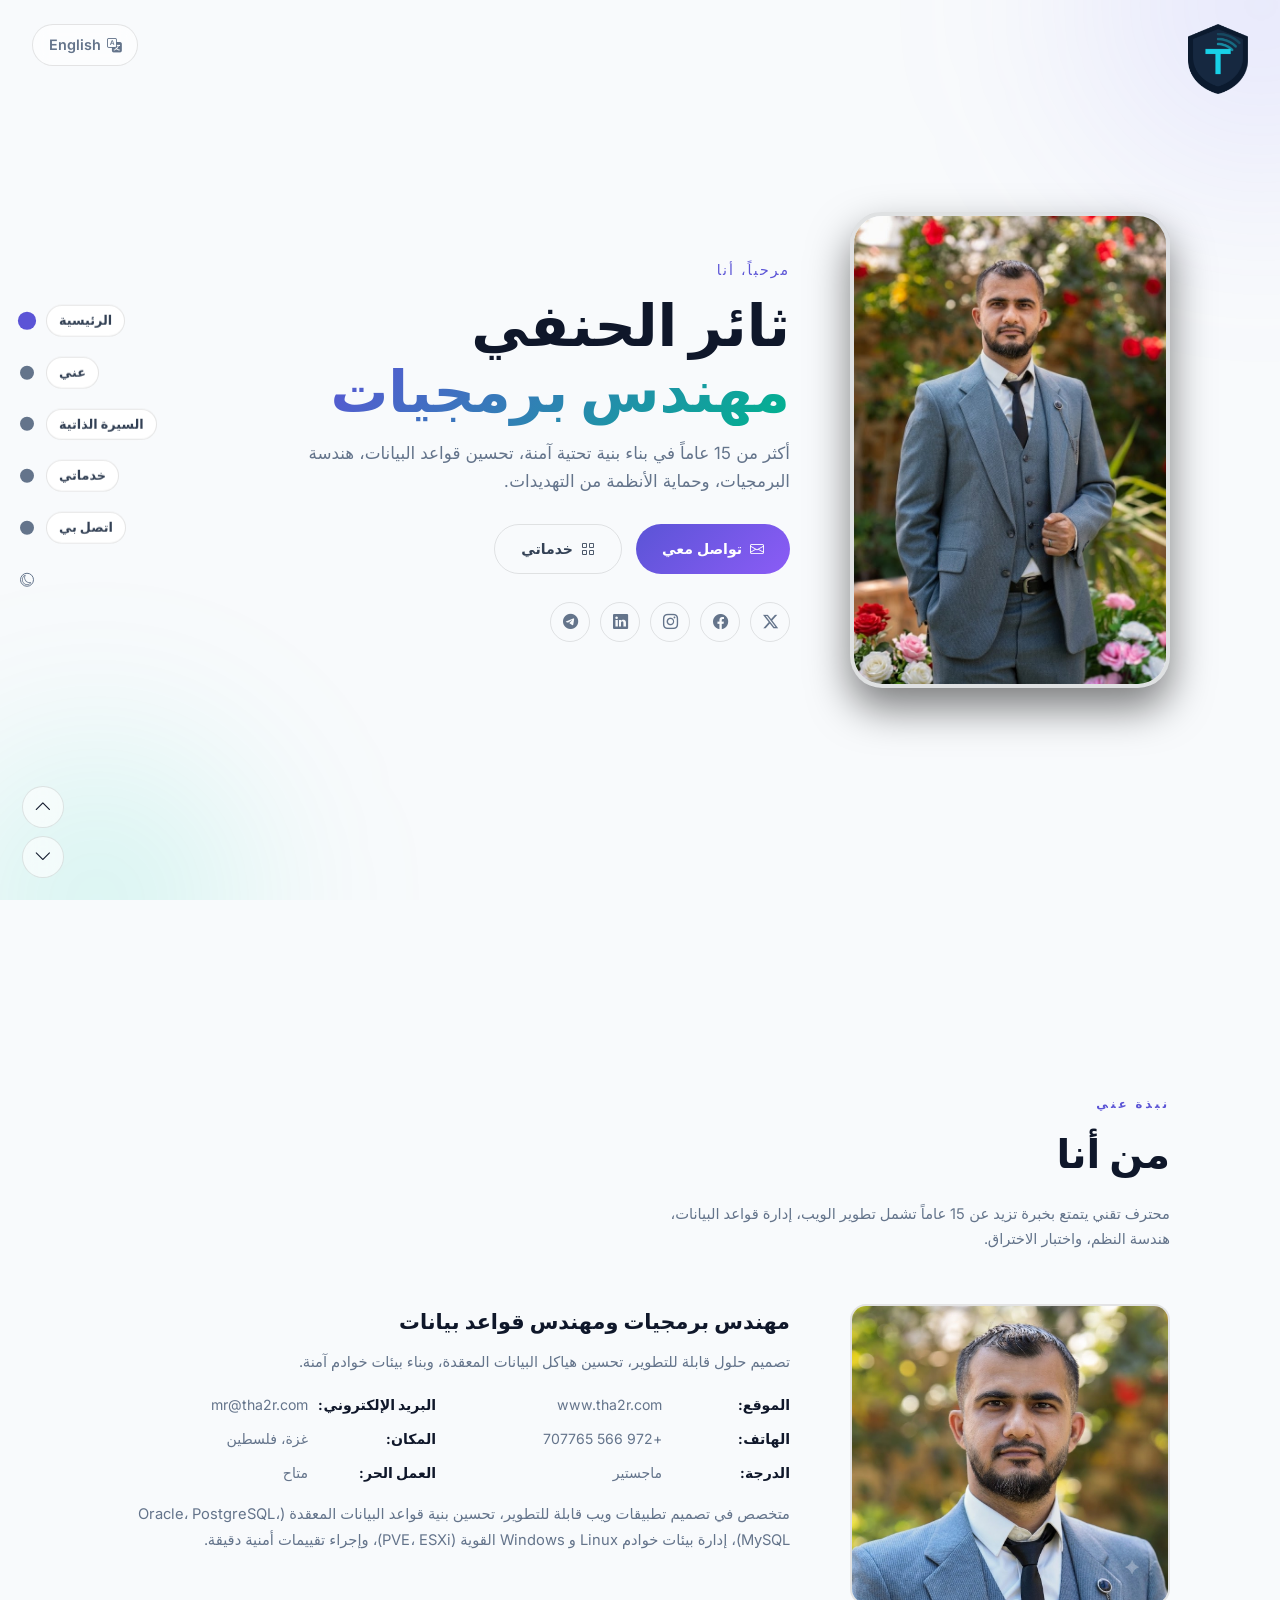
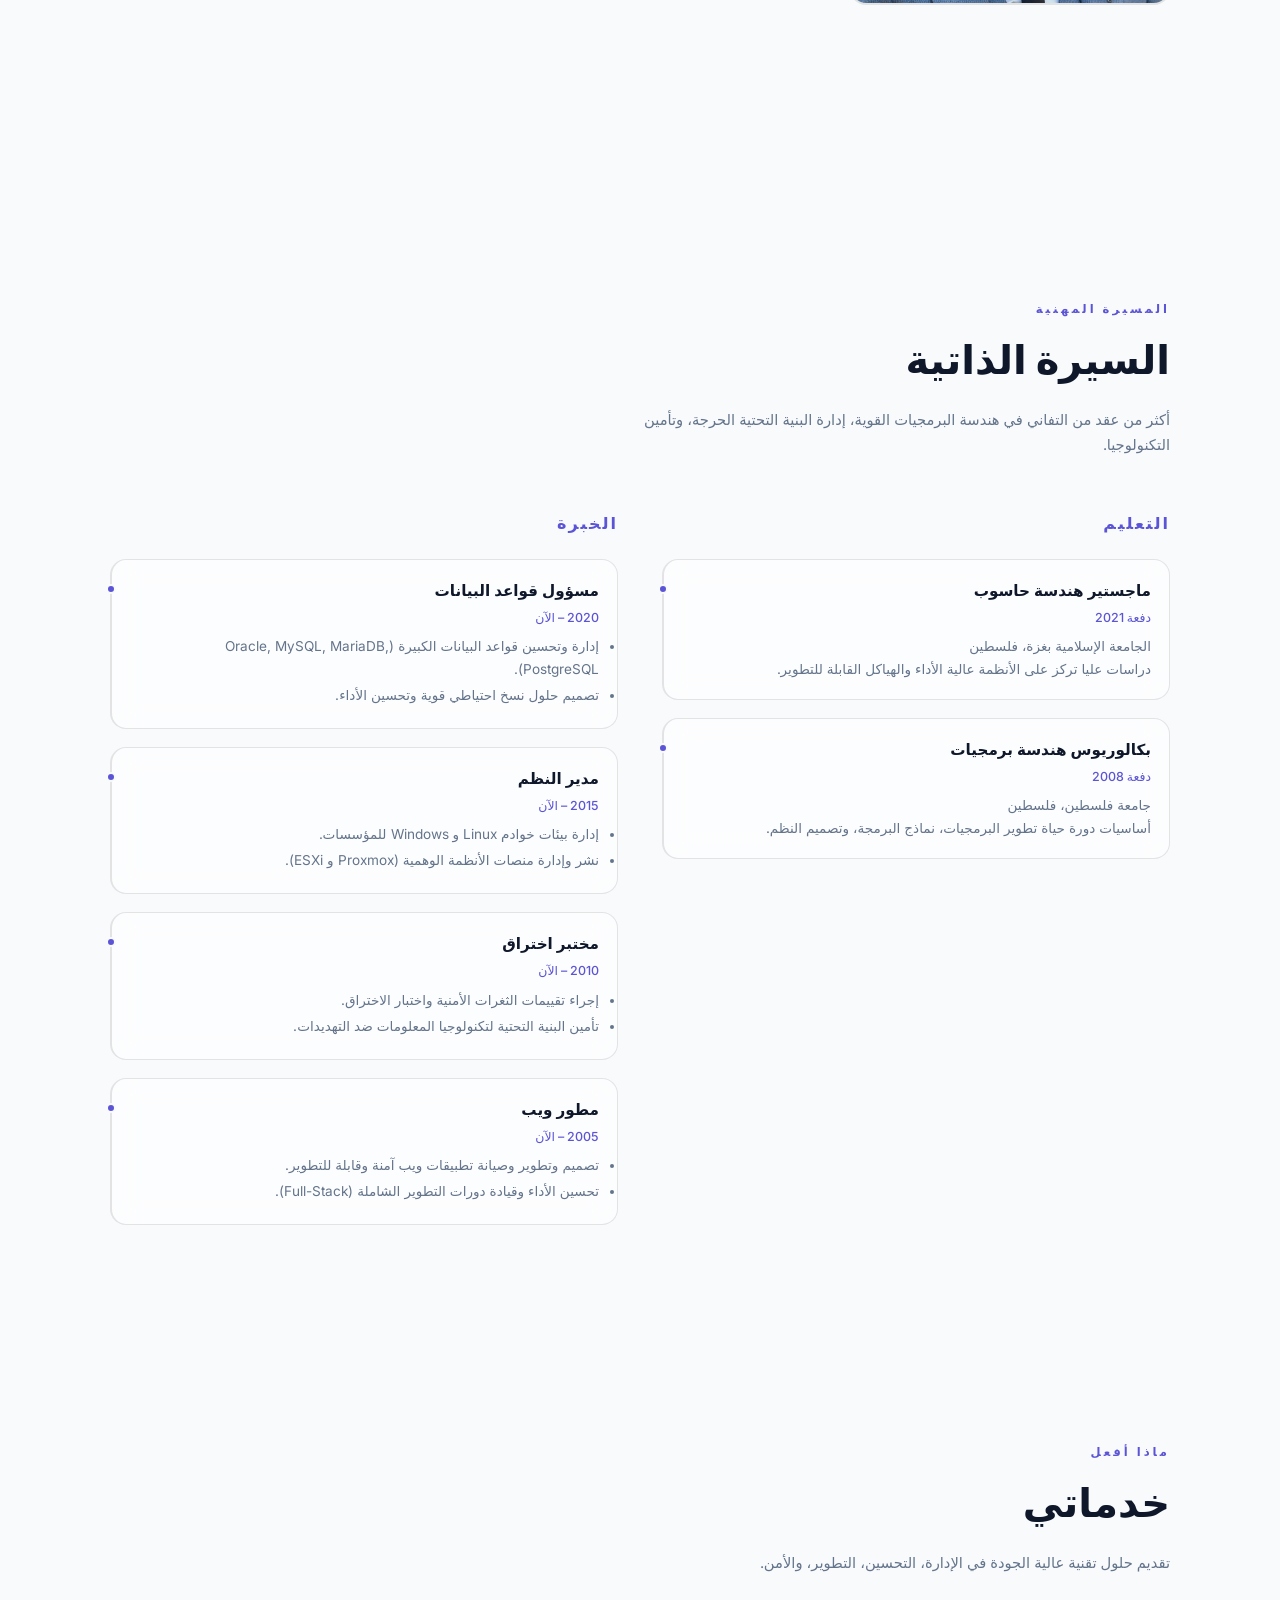
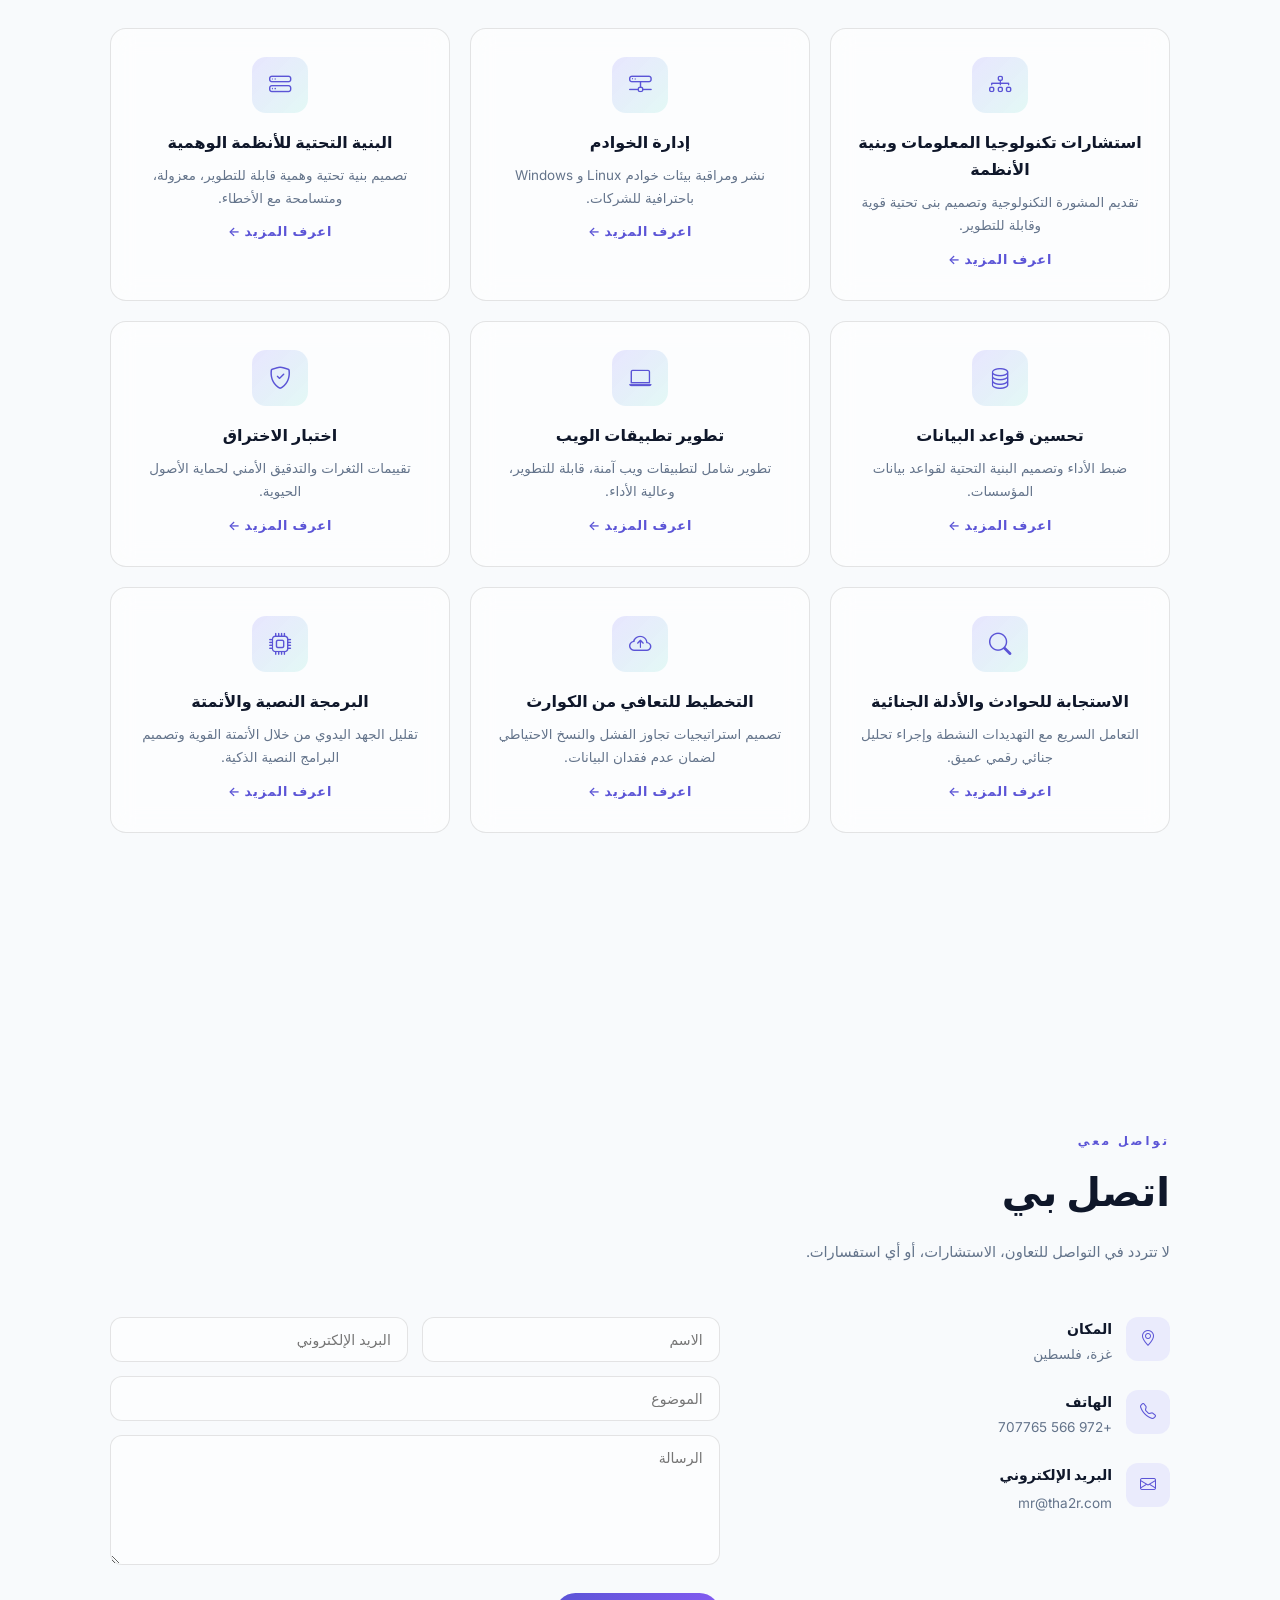
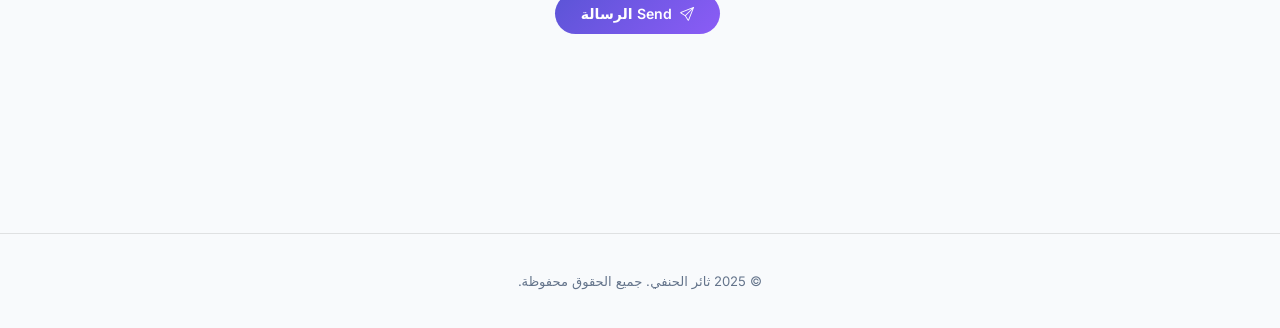
==== commit e77b91b5: "Refine services layout and top navigation UI" ====
--- a/home.html
+++ b/home.html
@@ -6,7 +6,7 @@
   <meta name="viewport" content="width=device-width, initial-scale=1.0">
   <title>ثائر الحنفي – مهندس برمجيات & Security Specialist</title>
   <meta name="description"
-    content="Thaer Alhanafi – 15+ years in software engineering, database administration, server management, and penetration testing. Based in Palestine.">
+    content="ثائر الحنفي – 15+ عاماً من الخبرة في هندسة البرمجيات، إدارة قواعد البيانات، إدارة الخوادم، واختبار الاختراق. مقر العمل: فلسطين.">
   <link href="favicon.ico" rel="icon" type="image/x-icon">
   <link href="favicon.ico" rel="apple-touch-icon">
   <link rel="preconnect" href="https://fonts.googleapis.com">
@@ -20,17 +20,17 @@
 <body>
 
   <a href="#hero" class="top-logo"><img src="assets/img/logo.png" alt="Thaer Alhanafi" width="60"></a>
+  <a href="index.html" class="top-lang" title="English"><i class="bi bi-translate"></i> English</a>
 
   <!-- ======= Dot Navigation ======= -->
   <nav class="dot-nav" id="dotNav">
     <ul>
       <li><a href="#hero" class="active"><span class="label">الرئيسية</span><span class="dot"></span></a></li>
       <li><a href="#about"><span class="label">عني</span><span class="dot"></span></a></li>
-      <li><a href="#skills"><span class="label">مهاراتي</span><span class="dot"></span></a></li>
       <li><a href="#resume"><span class="label">السيرة الذاتية</span><span class="dot"></span></a></li>
       <li><a href="#services"><span class="label">خدماتي</span><span class="dot"></span></a></li>
       <li><a href="#contact"><span class="label">اتصل بي</span><span class="dot"></span></a></li>
-      <li><a href="index.html" title="English"><span class="label">English</span><span class="dot theme-dot"><i class="bi bi-translate" style="font-size:11px; display:flex; align-items:center; justify-content:center; height:100%;"></i></span></a></li>
+
       <li><a href="javascript:void(0)" id="themeToggle"><span class="label">المظهر</span><span class="dot theme-dot"><i
               class="bi bi-moon"
               style="font-size:10px; display:flex; align-items:center; justify-content:center; height:100%;"></i></span></a>
@@ -51,11 +51,9 @@
           <div class="hero-text-content">
             <p class="hero-greeting">مرحباً، أنا</p>
             <h1>ثائر الحنفي<br><span class="gradient-text">مهندس برمجيات</span></h1>
-            <p class="hero-desc">15+ years building secure infrastructure, optimizing databases, engineering software,
-              and
-              hardening systems against threats.</p>
+            <p class="hero-desc">أكثر من 15 عاماً في بناء بنية تحتية آمنة، تحسين قواعد البيانات، هندسة البرمجيات، وحماية الأنظمة من التهديدات.</p>
             <div class="hero-actions">
-              <a href="#contact" class="btn-primary"><i class="bi bi-envelope"></i> Get in Touch</a>
+              <a href="#contact" class="btn-primary"><i class="bi bi-envelope"></i> تواصل معي</a>
               <a href="#services" class="btn-outline"><i class="bi bi-grid"></i> خدماتي</a>
             </div>
             <div class="social-row">
@@ -63,6 +61,7 @@
               <a href="https://facebook.com/tha2r"><i class="bi bi-facebook"></i></a>
               <a href="https://instagram.com/mrtha2r"><i class="bi bi-instagram"></i></a>
               <a href="https://linkedin.com/in/tha2r"><i class="bi bi-linkedin"></i></a>
+              <a href="https://t.me/tha2r"><i class="bi bi-telegram"></i></a>
             </div>
           </div>
         </div>
@@ -75,17 +74,15 @@
         <div class="section-header reveal">
           <p class="section-label">نبذة عني</p>
           <h2 class="section-title">من أنا</h2>
-          <p class="section-sub">A highly accomplished tech professional with over 15 years of experience spanning web
-            development, database administration, system engineering, and penetration testing.</p>
+          <p class="section-sub">محترف تقني يتمتع بخبرة تزيد عن 15 عاماً تشمل تطوير الويب، إدارة قواعد البيانات، هندسة النظم، واختبار الاختراق.</p>
         </div>
         <div class="about-grid reveal">
           <div class="about-photo glass">
             <img src="assets/img/profile-img.jpg" alt="Thaer Alhanafi">
           </div>
           <div class="about-details">
-            <h3>مهندس برمجيات &amp; Database Engineer</h3>
-            <p>Designing scalable solutions, optimizing complex data structures, and architecting secure server
-              environments.</p>
+            <h3>مهندس برمجيات ومهندس قواعد بيانات</h3>
+            <p>تصميم حلول قابلة للتطوير، تحسين هياكل البيانات المعقدة، وبناء بيئات خوادم آمنة.</p>
             <div class="info-grid">
               <div class="info-item"><strong>الموقع:</strong><span>www.tha2r.com</span></div>
               <div class="info-item"><strong>البريد الإلكتروني:</strong><span>mr@tha2r.com</span></div>
@@ -94,138 +91,69 @@
               <div class="info-item"><strong>الدرجة:</strong><span>ماجستير</span></div>
               <div class="info-item"><strong>العمل الحر:</strong><span>متاح</span></div>
             </div>
-            <p>I specialize in designing scalable web applications, optimizing complex database architectures (Oracle,
-              PostgreSQL, MySQL), managing robust Linux and Windows server environments (PVE, ESXi), and performing
-              rigorous security assessments.</p>
+            <p>متخصص في تصميم تطبيقات ويب قابلة للتطوير، تحسين بنية قواعد البيانات المعقدة (Oracle، PostgreSQL، MySQL)، إدارة بيئات خوادم Linux و Windows القوية (PVE، ESXi)، وإجراء تقييمات أمنية دقيقة.</p>
           </div>
         </div>
       </div>
     </section>
 
-    <!-- Skills -->
-    <section class="section" id="skills">
-      <div class="container">
-        <div class="section-header reveal">
-          <p class="section-label">الخبرات</p>
-          <h2 class="section-title">المهارات التقنية</h2>
-          <p class="section-sub">مجموعة مهارات تقنية متعددة الاستخدامات تشمل التطوير، والإدارة، والأمن.</p>
-        </div>
-        <div class="skills-grid reveal">
-          <div class="glass skill-item" data-modal="modal-skill-sysadmin">
-            <div class="skill-header"><span>إدارة النظم</span><em>95%</em></div>
-            <div class="skill-bar">
-              <div class="skill-fill" data-width="95"></div>
-            </div>
-          </div>
-          <div class="glass skill-item" data-modal="modal-skill-virtualization">
-            <div class="skill-header"><span>Virtualization (PVE, ESXi)</span><em>95%</em></div>
-            <div class="skill-bar">
-              <div class="skill-fill" data-width="95"></div>
-            </div>
-          </div>
-          <div class="glass skill-item" data-modal="modal-skill-php">
-            <div class="skill-header"><span>PHP & تطوير الويب</span><em>95%</em></div>
-            <div class="skill-bar">
-              <div class="skill-fill" data-width="95"></div>
-            </div>
-          </div>
-          <div class="glass skill-item" data-modal="modal-skill-pentest">
-            <div class="skill-header"><span>اختبار الاختراق</span><em>85%</em></div>
-            <div class="skill-bar">
-              <div class="skill-fill" data-width="85"></div>
-            </div>
-          </div>
-          <div class="glass skill-item" data-modal="modal-skill-db">
-            <div class="skill-header"><span>إدارة قواعد البيانات </span><em>95%</em></div>
-            <div class="skill-bar">
-              <div class="skill-fill" data-width="95"></div>
-            </div>
-          </div>
-          <div class="glass skill-item" data-modal="modal-skill-ir">
-            <div class="skill-header"><span>Incident Response & Forensics</span><em>85%</em></div>
-            <div class="skill-bar">
-              <div class="skill-fill" data-width="85"></div>
-            </div>
-          </div>
-          <div class="glass skill-item" data-modal="modal-skill-scripting">
-            <div class="skill-header"><span>Scripting & Automation</span><em>90%</em></div>
-            <div class="skill-bar">
-              <div class="skill-fill" data-width="90"></div>
-            </div>
-          </div>
-          <div class="glass skill-item" data-modal="modal-skill-architecture">
-            <div class="skill-header"><span>System Architecture & Design</span><em>90%</em></div>
-            <div class="skill-bar">
-              <div class="skill-fill" data-width="90"></div>
-            </div>
-          </div>
-          <div class="glass skill-item" data-modal="modal-skill-dr">
-            <div class="skill-header"><span>التعافي من الكوارث</span><em>90%</em></div>
-            <div class="skill-bar">
-              <div class="skill-fill" data-width="90"></div>
-            </div>
-          </div>
-        </div>
-      </div>
-    </section>
 
     <!-- Resume -->
     <section class="section" id="resume">
       <div class="container">
         <div class="section-header reveal">
-          <p class="section-label">Career</p>
+          <p class="section-label">المسيرة المهنية</p>
           <h2 class="section-title">السيرة الذاتية</h2>
-          <p class="section-sub">Over a decade of dedication to engineering robust software, managing critical
-            infrastructure, and securing technology stacks.</p>
+          <p class="section-sub">أكثر من عقد من التفاني في هندسة البرمجيات القوية، إدارة البنية التحتية الحرجة، وتأمين التكنولوجيا.</p>
         </div>
         <div class="resume-cols reveal">
           <div class="resume-col">
             <h3>التعليم</h3>
             <div class="timeline-item glass">
-              <h4>Master in Computer Engineering</h4>
-              <span class="date">Class of 2021</span>
-              <p>Islamic University of غزة، فلسطين</p>
-              <p>Advanced studies focusing on high-performance systems and scalable architectures.</p>
-            </div>
-            <div class="timeline-item glass">
-              <h4>Bachelor's in مهندس برمجياتing</h4>
-              <span class="date">Class of 2008</span>
-              <p>University of Palestine, Palestine</p>
-              <p>Foundation in software development life cycles, programming paradigms, and system design.</p>
+              <h4>ماجستير هندسة حاسوب</h4>
+              <span class="date">دفعة 2021</span>
+              <p>الجامعة الإسلامية بغزة، فلسطين</p>
+              <p>دراسات عليا تركز على الأنظمة عالية الأداء والهياكل القابلة للتطوير.</p>
+            </div>
+            <div class="timeline-item glass">
+              <h4>بكالوريوس هندسة برمجيات</h4>
+              <span class="date">دفعة 2008</span>
+              <p>جامعة فلسطين، فلسطين</p>
+              <p>أساسيات دورة حياة تطوير البرمجيات، نماذج البرمجة، وتصميم النظم.</p>
             </div>
           </div>
           <div class="resume-col">
             <h3>الخبرة</h3>
             <div class="timeline-item glass">
-              <h4>Database Administrator</h4>
-              <span class="date">2020 – Present</span>
+              <h4>مسؤول قواعد البيانات</h4>
+              <span class="date">2020 – الآن</span>
               <ul>
-                <li>Manage and optimize large-scale Oracle, MySQL, MariaDB, and PostgreSQL databases.</li>
-                <li>Design robust backup solutions and complex performance tuning.</li>
+                <li>إدارة وتحسين قواعد البيانات الكبيرة (Oracle, MySQL, MariaDB, PostgreSQL).</li>
+                <li>تصميم حلول نسخ احتياطي قوية وتحسين الأداء.</li>
               </ul>
             </div>
             <div class="timeline-item glass">
-              <h4>Systems Administrator</h4>
-              <span class="date">2015 – Present</span>
+              <h4>مدير النظم</h4>
+              <span class="date">2015 – الآن</span>
               <ul>
-                <li>Administer enterprise Linux and Windows server environments.</li>
-                <li>Deploy and manage Proxmox (PVE) and ESXi virtualization platforms.</li>
+                <li>إدارة بيئات خوادم Linux و Windows للمؤسسات.</li>
+                <li>نشر وإدارة منصات الأنظمة الوهمية (Proxmox و ESXi).</li>
               </ul>
             </div>
             <div class="timeline-item glass">
-              <h4>Penetration Tester</h4>
-              <span class="date">2010 – Present</span>
+              <h4>مختبر اختراق</h4>
+              <span class="date">2010 – الآن</span>
               <ul>
-                <li>Conduct vulnerability assessments and penetration testing.</li>
-                <li>Secure critical IT infrastructure against emerging threats.</li>
+                <li>إجراء تقييمات الثغرات الأمنية واختبار الاختراق.</li>
+                <li>تأمين البنية التحتية لتكنولوجيا المعلومات ضد التهديدات.</li>
               </ul>
             </div>
             <div class="timeline-item glass">
-              <h4>Web Developer</h4>
-              <span class="date">2005 – Present</span>
+              <h4>مطور ويب</h4>
+              <span class="date">2005 – الآن</span>
               <ul>
-                <li>Design, develop, and maintain secure and scalable web applications.</li>
-                <li>Optimize performance and lead full-stack development cycles.</li>
+                <li>تصميم وتطوير وصيانة تطبيقات ويب آمنة وقابلة للتطوير.</li>
+                <li>تحسين الأداء وقيادة دورات التطوير الشاملة (Full-Stack).</li>
               </ul>
             </div>
           </div>
@@ -239,45 +167,62 @@
         <div class="section-header reveal">
           <p class="section-label">ماذا أفعل</p>
           <h2 class="section-title">خدماتي</h2>
-          <p class="section-sub">Delivering high-quality technical solutions across administration, optimization,
-            development, and security.</p>
+          <p class="section-sub">تقديم حلول تقنية عالية الجودة في الإدارة، التحسين، التطوير، والأمن.</p>
         </div>
         <div class="services-grid reveal">
-          <div class="glass service-card" data-modal="modal-consulting">
-            <div class="service-icon"><i class="bi bi-lightbulb"></i></div>
-            <h3>IT Consulting</h3>
-            <p>Advising on tech stack, scalable architecture, and security compliance.</p>
-            <span class="more-link">Learn More →</span>
+          <div class="glass service-card" data-modal="modal-architecture">
+            <div class="service-icon"><i class="bi bi-diagram-3"></i></div>
+            <h3>استشارات تكنولوجيا المعلومات وبنية الأنظمة</h3>
+            <p>تقديم المشورة التكنولوجية وتصميم بنى تحتية قوية وقابلة للتطوير.</p>
+            <span class="more-link">اعرف المزيد ←</span>
           </div>
           <div class="glass service-card" data-modal="modal-server">
             <div class="service-icon"><i class="bi bi-hdd-network"></i></div>
-            <h3>Server Administration</h3>
-            <p>Expert deployment and monitoring of Linux & Windows server environments.</p>
-            <span class="more-link">Learn More →</span>
+            <h3>إدارة الخوادم</h3>
+            <p>نشر ومراقبة بيئات خوادم Linux و Windows باحترافية للشركات.</p>
+            <span class="more-link">اعرف المزيد ←</span>
+          </div>
+          <div class="glass service-card" data-modal="modal-virtualization">
+            <div class="service-icon"><i class="bi bi-hdd-stack"></i></div>
+            <h3>البنية التحتية للأنظمة الوهمية</h3>
+            <p>تصميم بنية تحتية وهمية قابلة للتطوير، معزولة، ومتسامحة مع الأخطاء.</p>
+            <span class="more-link">اعرف المزيد ←</span>
           </div>
           <div class="glass service-card" data-modal="modal-db">
             <div class="service-icon"><i class="bi bi-database"></i></div>
-            <h3>Database Optimization</h3>
-            <p>Performance tuning and architecture design for enterprise databases.</p>
-            <span class="more-link">Learn More →</span>
-          </div>
-          <div class="glass service-card" data-modal="modal-dr">
-            <div class="service-icon"><i class="bi bi-cloud-arrow-up"></i></div>
-            <h3>التعافي من الكوارث</h3>
-            <p>Designing off-site backups, failover environments, and zero-data-loss solutions.</p>
-            <span class="more-link">Learn More →</span>
+            <h3>تحسين قواعد البيانات</h3>
+            <p>ضبط الأداء وتصميم البنية التحتية لقواعد بيانات المؤسسات.</p>
+            <span class="more-link">اعرف المزيد ←</span>
+          </div>
+          <div class="glass service-card" data-modal="modal-web">
+            <div class="service-icon"><i class="bi bi-laptop"></i></div>
+            <h3>تطوير تطبيقات الويب</h3>
+            <p>تطوير شامل لتطبيقات ويب آمنة، قابلة للتطوير، وعالية الأداء.</p>
+            <span class="more-link">اعرف المزيد ←</span>
           </div>
           <div class="glass service-card" data-modal="modal-pentest">
             <div class="service-icon"><i class="bi bi-shield-check"></i></div>
             <h3>اختبار الاختراق</h3>
-            <p>Vulnerability assessments and security audits for applications and infrastructure.</p>
-            <span class="more-link">Learn More →</span>
-          </div>
-          <div class="glass service-card" data-modal="modal-web">
-            <div class="service-icon"><i class="bi bi-laptop"></i></div>
-            <h3>Web App Development</h3>
-            <p>Full-stack development of secure, scalable web applications.</p>
-            <span class="more-link">Learn More →</span>
+            <p>تقييمات الثغرات والتدقيق الأمني لحماية الأصول الحيوية.</p>
+            <span class="more-link">اعرف المزيد ←</span>
+          </div>
+          <div class="glass service-card" data-modal="modal-ir">
+            <div class="service-icon"><i class="bi bi-search"></i></div>
+            <h3>الاستجابة للحوادث والأدلة الجنائية</h3>
+            <p>التعامل السريع مع التهديدات النشطة وإجراء تحليل جنائي رقمي عميق.</p>
+            <span class="more-link">اعرف المزيد ←</span>
+          </div>
+          <div class="glass service-card" data-modal="modal-dr">
+            <div class="service-icon"><i class="bi bi-cloud-arrow-up"></i></div>
+            <h3>التخطيط للتعافي من الكوارث</h3>
+            <p>تصميم استراتيجيات تجاوز الفشل والنسخ الاحتياطي لضمان عدم فقدان البيانات.</p>
+            <span class="more-link">اعرف المزيد ←</span>
+          </div>
+          <div class="glass service-card" data-modal="modal-scripting">
+            <div class="service-icon"><i class="bi bi-cpu"></i></div>
+            <h3>البرمجة النصية والأتمتة</h3>
+            <p>تقليل الجهد اليدوي من خلال الأتمتة القوية وتصميم البرامج النصية الذكية.</p>
+            <span class="more-link">اعرف المزيد ←</span>
           </div>
         </div>
       </div>
@@ -287,30 +232,30 @@
     <section class="section" id="contact">
       <div class="container">
         <div class="section-header reveal">
-          <p class="section-label">Get in Touch</p>
+          <p class="section-label">تواصل معي</p>
           <h2 class="section-title">اتصل بي</h2>
-          <p class="section-sub">Feel free to reach out for collaborations, consulting, or any inquiries.</p>
+          <p class="section-sub">لا تتردد في التواصل للتعاون، الاستشارات، أو أي استفسارات.</p>
         </div>
         <div class="contact-grid reveal">
           <ul class="contact-info-list">
             <li>
               <div class="ci-icon"><i class="bi bi-geo-alt"></i></div>
               <div>
-                <h4>Location</h4>
+                <h4>المكان</h4>
                 <p>غزة، فلسطين</p>
               </div>
             </li>
             <li>
               <div class="ci-icon"><i class="bi bi-telephone"></i></div>
               <div>
-                <h4>Phone</h4>
+                <h4>الهاتف</h4>
                 <p>+972 566 707765</p>
               </div>
             </li>
             <li>
               <div class="ci-icon"><i class="bi bi-envelope"></i></div>
               <div>
-                <h4>Email</h4><a href="mailto:mr@tha2r.com">mr@tha2r.com</a>
+                <h4>البريد الإلكتروني</h4><a href="mailto:mr@tha2r.com">mr@tha2r.com</a>
               </div>
             </li>
           </ul>
@@ -331,29 +276,63 @@
 
     <footer class="footer">
       <div class="container">
-        <p>&copy; 2025 ثائر الحنفي. All Rights Reserved.</p>
+        <p>&copy; 2025 ثائر الحنفي. جميع الحقوق محفوظة.</p>
       </div>
     </footer>
   </div>
 
   <!-- ======= Service Modals ======= -->
+  <div class="modal-overlay" id="modal-architecture">
+    <div class="modal-box">
+      <button class="modal-close" aria-label="Close"><i class="bi bi-x-lg"></i></button>
+      <div class="modal-icon"><i class="bi bi-diagram-3"></i></div>
+      <h2>استشارات تكنولوجيا المعلومات وبنية الأنظمة</h2>
+      <p>تقديم المشورة للقيادة بشأن القرارات التكنولوجية وتصميم بنى تحتية قوية وقابلة للتطوير للتطبيقات الآمنة.</p>
+      <ul>
+        <li><i class="bi bi-check-circle-fill"></i> اختيار وتحديث مجموعة التكنولوجيا</li>
+        <li><i class="bi bi-check-circle-fill"></i> قابلية التوسع للخدمات المصغرة (Microservices)</li>
+        <li><i class="bi bi-check-circle-fill"></i> الامتثال الأمني ومراجعة السياسات</li>
+        <li><i class="bi bi-check-circle-fill"></i> تقسيم الشبكة وتصميم انعدام الثقة</li>
+        <li><i class="bi bi-check-circle-fill"></i> تحسين تكلفة البنية التحتية</li>
+        <li><i class="bi bi-check-circle-fill"></i> القيادة التقنية والاستشارات</li>
+      </ul>
+      <div class="modal-cta"><a href="#contact" class="btn-primary" onclick="closeAllModals()"><i class="bi bi-envelope"></i> ناقش مشروعك</a></div>
+    </div>
+  </div>
+
   <div class="modal-overlay" id="modal-server">
     <div class="modal-box">
       <button class="modal-close" aria-label="Close"><i class="bi bi-x-lg"></i></button>
       <div class="modal-icon"><i class="bi bi-hdd-network"></i></div>
-      <h2>Server Administration</h2>
-      <p>Expert deployment, management, and monitoring of Linux and Windows server environments including virtualization
-        platforms like Proxmox and ESXi.</p>
-      <ul>
-        <li><i class="bi bi-check-circle-fill"></i> Linux & Windows إدارة الخوادم</li>
-        <li><i class="bi bi-check-circle-fill"></i> Proxmox VE & VMware ESXi Virtualization</li>
-        <li><i class="bi bi-check-circle-fill"></i> Network Configuration & Firewall Hardening</li>
-        <li><i class="bi bi-check-circle-fill"></i> Automated Monitoring & Alerting</li>
-        <li><i class="bi bi-check-circle-fill"></i> Backup & التعافي من الكوارث Planning</li>
-        <li><i class="bi bi-check-circle-fill"></i> High Availability & Load Balancing</li>
-      </ul>
-      <div class="modal-cta"><a href="#contact" class="btn-primary" onclick="closeAllModals()"><i
-            class="bi bi-envelope"></i> ناقش مشروعك</a></div>
+      <h2>إدارة الخوادم</h2>
+      <p>خبرة في نشر وإدارة ومراقبة بيئات خوادم Linux و Windows للمؤسسات والشركات.</p>
+      <ul>
+        <li><i class="bi bi-check-circle-fill"></i> إدارة خوادم Linux و Windows</li>
+        <li><i class="bi bi-check-circle-fill"></i> أنظمة المراقبة الآلية والتنبيهات</li>
+        <li><i class="bi bi-check-circle-fill"></i> تكوين وتوجيه الشبكات</li>
+        <li><i class="bi bi-check-circle-fill"></i> أمن الخوادم وتحصين الجدران النارية</li>
+        <li><i class="bi bi-check-circle-fill"></i> تخصيص الموارد وضبط الأداء</li>
+        <li><i class="bi bi-check-circle-fill"></i> إدارة التحديثات وتصحيحات النظام</li>
+      </ul>
+      <div class="modal-cta"><a href="#contact" class="btn-primary" onclick="closeAllModals()"><i class="bi bi-envelope"></i> ناقش مشروعك</a></div>
+    </div>
+  </div>
+
+  <div class="modal-overlay" id="modal-virtualization">
+    <div class="modal-box">
+      <button class="modal-close" aria-label="Close"><i class="bi bi-x-lg"></i></button>
+      <div class="modal-icon"><i class="bi bi-hdd-stack"></i></div>
+      <h2>البنية التحتية للأنظمة الوهمية</h2>
+      <p>تصميم بيئات وهمية قابلة للتطوير، معزولة، ومتسامحة مع الأخطاء باستخدام أفضل التقنيات.</p>
+      <ul>
+        <li><i class="bi bi-check-circle-fill"></i> تصميم وبناء بيئات Proxmox VE</li>
+        <li><i class="bi bi-check-circle-fill"></i> نشر وإدارة VMware ESXi</li>
+        <li><i class="bi bi-check-circle-fill"></i> إعداد مجموعات التوافر العالي (HA)</li>
+        <li><i class="bi bi-check-circle-fill"></i> شبكات التخزين (SAN) والتخزين الموزع</li>
+        <li><i class="bi bi-check-circle-fill"></i> الإدارة الآلية للقطات (Snapshots)</li>
+        <li><i class="bi bi-check-circle-fill"></i> ترحيل الموارد وتخطيط السعة</li>
+      </ul>
+      <div class="modal-cta"><a href="#contact" class="btn-primary" onclick="closeAllModals()"><i class="bi bi-envelope"></i> ناقش مشروعك</a></div>
     </div>
   </div>
 
@@ -361,19 +340,17 @@
     <div class="modal-box">
       <button class="modal-close" aria-label="Close"><i class="bi bi-x-lg"></i></button>
       <div class="modal-icon"><i class="bi bi-database"></i></div>
-      <h2>Database Optimization</h2>
-      <p>Comprehensive management, performance tuning, and architecture design for Oracle, PostgreSQL, MySQL, and
-        MariaDB databases at any scale.</p>
-      <ul>
-        <li><i class="bi bi-check-circle-fill"></i> Oracle, PostgreSQL, MySQL, MariaDB Administration</li>
-        <li><i class="bi bi-check-circle-fill"></i> High Availability & Replication Setup</li>
-        <li><i class="bi bi-check-circle-fill"></i> Performance Tuning & Query Optimization</li>
-        <li><i class="bi bi-check-circle-fill"></i> Data Integrity & Security Hardening</li>
-        <li><i class="bi bi-check-circle-fill"></i> Migration & Schema Architecture Design</li>
-        <li><i class="bi bi-check-circle-fill"></i> Redis Caching Strategy</li>
-      </ul>
-      <div class="modal-cta"><a href="#contact" class="btn-primary" onclick="closeAllModals()"><i
-            class="bi bi-envelope"></i> ناقش مشروعك</a></div>
+      <h2>تحسين قواعد البيانات</h2>
+      <p>إدارة شاملة، ضبط الأداء، وتصميم بنية قواعد بيانات متقدمة على أي نطاق.</p>
+      <ul>
+        <li><i class="bi bi-check-circle-fill"></i> إدارة Oracle، PostgreSQL، MySQL، MariaDB</li>
+        <li><i class="bi bi-check-circle-fill"></i> إعداد التوافر العالي والنسخ المتماثل</li>
+        <li><i class="bi bi-check-circle-fill"></i> ضبط الأداء وتحسين الاستعلامات</li>
+        <li><i class="bi bi-check-circle-fill"></i> سلامة البيانات والتحصين الأمني</li>
+        <li><i class="bi bi-check-circle-fill"></i> الترحيل وتصميم بنية المخططات</li>
+        <li><i class="bi bi-check-circle-fill"></i> التخزين المؤقت في الذاكرة عبر Redis</li>
+      </ul>
+      <div class="modal-cta"><a href="#contact" class="btn-primary" onclick="closeAllModals()"><i class="bi bi-envelope"></i> ناقش مشروعك</a></div>
     </div>
   </div>
 
@@ -381,19 +358,17 @@
     <div class="modal-box">
       <button class="modal-close" aria-label="Close"><i class="bi bi-x-lg"></i></button>
       <div class="modal-icon"><i class="bi bi-laptop"></i></div>
-      <h2>Web App Development</h2>
-      <p>Full-stack development of secure, scalable, and high-performance web applications tailored to your business
-        needs.</p>
-      <ul>
-        <li><i class="bi bi-check-circle-fill"></i> Custom PHP & Full-Stack Development</li>
-        <li><i class="bi bi-check-circle-fill"></i> RESTful API Design & Integration</li>
-        <li><i class="bi bi-check-circle-fill"></i> Responsive & Accessible UI/UX</li>
-        <li><i class="bi bi-check-circle-fill"></i> Real-Time Applications & WebSockets</li>
-        <li><i class="bi bi-check-circle-fill"></i> Performance Optimization & Caching</li>
-        <li><i class="bi bi-check-circle-fill"></i> CI/CD Pipeline Configuration</li>
-      </ul>
-      <div class="modal-cta"><a href="#contact" class="btn-primary" onclick="closeAllModals()"><i
-            class="bi bi-envelope"></i> ناقش مشروعك</a></div>
+      <h2>تطوير تطبيقات الويب</h2>
+      <p>تطوير شامل لتطبيقات ويب آمنة، قابلة للتطوير، وعالية الأداء مصممة لتلبية احتياجات عملك.</p>
+      <ul>
+        <li><i class="bi bi-check-circle-fill"></i> تطوير مخصص بـ PHP وتطوير شامل</li>
+        <li><i class="bi bi-check-circle-fill"></i> تصميم وتكامل RESTful API</li>
+        <li><i class="bi bi-check-circle-fill"></i> واجهة وتجربة مستخدم متجاوبة</li>
+        <li><i class="bi bi-check-circle-fill"></i> التطبيقات في الوقت الفعلي و WebSockets</li>
+        <li><i class="bi bi-check-circle-fill"></i> تحسين الأداء والتخزين المؤقت</li>
+        <li><i class="bi bi-check-circle-fill"></i> إعداد مسارات النشر المستمر (CI/CD)</li>
+      </ul>
+      <div class="modal-cta"><a href="#contact" class="btn-primary" onclick="closeAllModals()"><i class="bi bi-envelope"></i> ناقش مشروعك</a></div>
     </div>
   </div>
 
@@ -402,18 +377,34 @@
       <button class="modal-close" aria-label="Close"><i class="bi bi-x-lg"></i></button>
       <div class="modal-icon"><i class="bi bi-shield-check"></i></div>
       <h2>اختبار الاختراق</h2>
-      <p>Rigorous vulnerability assessments and security audits to identify and mitigate risks in your applications and
-        infrastructure.</p>
-      <ul>
-        <li><i class="bi bi-check-circle-fill"></i> Web Application اختبار الاختراق</li>
-        <li><i class="bi bi-check-circle-fill"></i> Network & Infrastructure Audits</li>
-        <li><i class="bi bi-check-circle-fill"></i> Social Engineering Assessments</li>
-        <li><i class="bi bi-check-circle-fill"></i> Detailed Vulnerability Reporting</li>
-        <li><i class="bi bi-check-circle-fill"></i> Remediation Guidance & Retesting</li>
-        <li><i class="bi bi-check-circle-fill"></i> Compliance & Security Policy Review</li>
-      </ul>
-      <div class="modal-cta"><a href="#contact" class="btn-primary" onclick="closeAllModals()"><i
-            class="bi bi-envelope"></i> ناقش مشروعك</a></div>
+      <p>تقييمات دقيقة للثغرات والتدقيق الأمني لتحديد وتخفيف المخاطر في تطبيقاتك وبنيتك التحتية.</p>
+      <ul>
+        <li><i class="bi bi-check-circle-fill"></i> اختبار اختراق تطبيقات الويب</li>
+        <li><i class="bi bi-check-circle-fill"></i> التدقيق على الشبكات والبنية التحتية</li>
+        <li><i class="bi bi-check-circle-fill"></i> تقييمات الهندسة الاجتماعية</li>
+        <li><i class="bi bi-check-circle-fill"></i> تقارير تفصيلية عن الثغرات</li>
+        <li><i class="bi bi-check-circle-fill"></i> إرشادات المعالجة وإعادة الاختبار</li>
+        <li><i class="bi bi-check-circle-fill"></i> التقييم الأمني للشبكات اللاسلكية</li>
+      </ul>
+      <div class="modal-cta"><a href="#contact" class="btn-primary" onclick="closeAllModals()"><i class="bi bi-envelope"></i> ناقش مشروعك</a></div>
+    </div>
+  </div>
+
+  <div class="modal-overlay" id="modal-ir">
+    <div class="modal-box">
+      <button class="modal-close" aria-label="Close"><i class="bi bi-x-lg"></i></button>
+      <div class="modal-icon"><i class="bi bi-search"></i></div>
+      <h2>الاستجابة للحوادث والأدلة الجنائية</h2>
+      <p>التعامل السريع مع التهديدات النشطة وإجراء تحليل جنائي رقمي عميق للأنظمة المخترقة.</p>
+      <ul>
+        <li><i class="bi bi-check-circle-fill"></i> صيد التهديدات وتحليل البرمجيات الخبيثة</li>
+        <li><i class="bi bi-check-circle-fill"></i> كشف التسلل وتدقيق السجلات</li>
+        <li><i class="bi bi-check-circle-fill"></i> الاحتواء والاستئصال بعد الاختراق</li>
+        <li><i class="bi bi-check-circle-fill"></i> الأدلة الجنائية وتتبع مسار الهجوم</li>
+        <li><i class="bi bi-check-circle-fill"></i> تحليل حركة مرور الشبكة</li>
+        <li><i class="bi bi-check-circle-fill"></i> الهندسة العكسية للبرمجيات الخبيثة</li>
+      </ul>
+      <div class="modal-cta"><a href="#contact" class="btn-primary" onclick="closeAllModals()"><i class="bi bi-envelope"></i> ناقش مشروعك</a></div>
     </div>
   </div>
 
@@ -421,199 +412,41 @@
     <div class="modal-box">
       <button class="modal-close" aria-label="Close"><i class="bi bi-x-lg"></i></button>
       <div class="modal-icon"><i class="bi bi-cloud-arrow-up"></i></div>
-      <h2>التعافي من الكوارث & Business Continuity</h2>
-      <p>Bulletproofing your company's data and uptime by designing robust, automated failover solutions to ensure zero
-        data loss.</p>
-      <ul>
-        <li><i class="bi bi-check-circle-fill"></i> Automated Off-Site Backup Strategies</li>
-        <li><i class="bi bi-check-circle-fill"></i> High-Availability Clusters & Failover</li>
-        <li><i class="bi bi-check-circle-fill"></i> Data Redundancy Planning</li>
-        <li><i class="bi bi-check-circle-fill"></i> Recovery Time Objective (RTO) Optimization</li>
-        <li><i class="bi bi-check-circle-fill"></i> Regular Disaster Drill Testing</li>
-        <li><i class="bi bi-check-circle-fill"></i> Incident Response Planning</li>
-      </ul>
-      <div class="modal-cta"><a href="#contact" class="btn-primary" onclick="closeAllModals()"><i
-            class="bi bi-envelope"></i> ناقش مشروعك</a></div>
-    </div>
-  </div>
-
-  <div class="modal-overlay" id="modal-consulting">
-    <div class="modal-box">
-      <button class="modal-close" aria-label="Close"><i class="bi bi-x-lg"></i></button>
-      <div class="modal-icon"><i class="bi bi-lightbulb"></i></div>
-      <h2>IT Consulting & Technical Strategy</h2>
-      <p>Advising leadership on technology decisions, scalable architecture design, and achieving rigorous security
-        compliance.</p>
-      <ul>
-        <li><i class="bi bi-check-circle-fill"></i> Technology Stack Selection</li>
-        <li><i class="bi bi-check-circle-fill"></i> Architecture Scalability Reviews</li>
-        <li><i class="bi bi-check-circle-fill"></i> Security Compliance (ISO, PCI-DSS)</li>
-        <li><i class="bi bi-check-circle-fill"></i> System Modernization Roadmaps</li>
-        <li><i class="bi bi-check-circle-fill"></i> Cost Optimization for Infrastructure</li>
-        <li><i class="bi bi-check-circle-fill"></i> Technical Leadership & Fractional CTO</li>
-      </ul>
-      <div class="modal-cta"><a href="#contact" class="btn-primary" onclick="closeAllModals()"><i
-            class="bi bi-envelope"></i> ناقش مشروعك</a></div>
-    </div>
-  </div>
-
-  <!-- Skills Modals -->
-  <div class="modal-overlay" id="modal-skill-sysadmin">
-    <div class="modal-box">
-      <button class="modal-close" aria-label="Close"><i class="bi bi-x-lg"></i></button>
-      <div class="modal-icon"><i class="bi bi-terminal"></i></div>
-      <h2>إدارة النظم</h2>
-      <p>15+ years of managing high-availability environments across enterprise organizations.</p>
-      <ul>
-        <li><i class="bi bi-check-circle-fill"></i> Advanced Linux & Windows إدارة الخوادم</li>
-        <li><i class="bi bi-check-circle-fill"></i> Performance Tuning & Resource Optimization</li>
-        <li><i class="bi bi-check-circle-fill"></i> Secure Configuration & Hardening</li>
-        <li><i class="bi bi-check-circle-fill"></i> Deep Troubleshooting & Log Analysis</li>
-      </ul>
-      <div class="modal-cta"><a href="#contact" class="btn-primary" onclick="closeAllModals()"><i
-            class="bi bi-envelope"></i> ناقش مشروعك</a></div>
-    </div>
-  </div>
-
-  <div class="modal-overlay" id="modal-skill-virtualization">
-    <div class="modal-box">
-      <button class="modal-close" aria-label="Close"><i class="bi bi-x-lg"></i></button>
-      <div class="modal-icon"><i class="bi bi-hdd-stack"></i></div>
-      <h2>Virtualization (PVE, ESXi)</h2>
-      <p>Designing scalable, isolated, and fault-tolerant virtualized infrastructures.</p>
-      <ul>
-        <li><i class="bi bi-check-circle-fill"></i> Proxmox VE & VMware ESXi Architecture</li>
-        <li><i class="bi bi-check-circle-fill"></i> High Availability (HA) Cluster Setup</li>
-        <li><i class="bi bi-check-circle-fill"></i> Storage Area Networks & Distributed Storage</li>
-        <li><i class="bi bi-check-circle-fill"></i> Automated Backup & Snapshot Management</li>
-      </ul>
-      <div class="modal-cta"><a href="#contact" class="btn-primary" onclick="closeAllModals()"><i
-            class="bi bi-envelope"></i> ناقش مشروعك</a></div>
-    </div>
-  </div>
-
-  <div class="modal-overlay" id="modal-skill-php">
-    <div class="modal-box">
-      <button class="modal-close" aria-label="Close"><i class="bi bi-x-lg"></i></button>
-      <div class="modal-icon"><i class="bi bi-code-slash"></i></div>
-      <h2>PHP & تطوير الويب</h2>
-      <p>Building secure, scalable, and complex full-stack web applications from the ground up.</p>
-      <ul>
-        <li><i class="bi bi-check-circle-fill"></i> Secure Coding Practices & Vulnerability Prevention</li>
-        <li><i class="bi bi-check-circle-fill"></i> Custom MVC Architecture & API Development</li>
-        <li><i class="bi bi-check-circle-fill"></i> Responsive UI/UX Implementation</li>
-        <li><i class="bi bi-check-circle-fill"></i> Complex Business Logic Integration</li>
-      </ul>
-      <div class="modal-cta"><a href="#contact" class="btn-primary" onclick="closeAllModals()"><i
-            class="bi bi-envelope"></i> ناقش مشروعك</a></div>
-    </div>
-  </div>
-
-  <div class="modal-overlay" id="modal-skill-pentest">
-    <div class="modal-box">
-      <button class="modal-close" aria-label="Close"><i class="bi bi-x-lg"></i></button>
-      <div class="modal-icon"><i class="bi bi-shield-lock"></i></div>
-      <h2>اختبار الاختراق</h2>
-      <p>Proactively identifying and exploiting vulnerabilities before attackers can leverage them.</p>
-      <ul>
-        <li><i class="bi bi-check-circle-fill"></i> Web Application اختبار الاختراق (OWASP)</li>
-        <li><i class="bi bi-check-circle-fill"></i> Network & Infrastructure Auditing</li>
-        <li><i class="bi bi-check-circle-fill"></i> Privilege Escalation & Exploit Crafting</li>
-        <li><i class="bi bi-check-circle-fill"></i> Detailed Reporting & Remediation Guidance</li>
-      </ul>
-      <div class="modal-cta"><a href="#contact" class="btn-primary" onclick="closeAllModals()"><i
-            class="bi bi-envelope"></i> ناقش مشروعك</a></div>
-    </div>
-  </div>
-
-  <div class="modal-overlay" id="modal-skill-db">
-    <div class="modal-box">
-      <button class="modal-close" aria-label="Close"><i class="bi bi-x-lg"></i></button>
-      <div class="modal-icon"><i class="bi bi-database-check"></i></div>
-      <h2>إدارة قواعد البيانات</h2>
-      <p>Architecting and optimizing enterprise-grade database solutions to ensure data integrity and speed.</p>
-      <ul>
-        <li><i class="bi bi-check-circle-fill"></i> Oracle, MySQL, MariaDB, & PostgreSQL</li>
-        <li><i class="bi bi-check-circle-fill"></i> Redis In-Memory Caching & Performance Tuning</li>
-        <li><i class="bi bi-check-circle-fill"></i> Complex Query Optimization & Indexing</li>
-        <li><i class="bi bi-check-circle-fill"></i> Replication, Clustering, & Data Recovery</li>
-      </ul>
-      <div class="modal-cta"><a href="#contact" class="btn-primary" onclick="closeAllModals()"><i
-            class="bi bi-envelope"></i> ناقش مشروعك</a></div>
-    </div>
-  </div>
-
-  <div class="modal-overlay" id="modal-skill-ir">
-    <div class="modal-box">
-      <button class="modal-close" aria-label="Close"><i class="bi bi-x-lg"></i></button>
-      <div class="modal-icon"><i class="bi bi-search"></i></div>
-      <h2>Incident Response & Forensics</h2>
-      <p>Rapidly addressing active threats and performing deep forensic analysis on compromised systems.</p>
-      <ul>
-        <li><i class="bi bi-check-circle-fill"></i> Threat Hunting & Malware Analysis</li>
-        <li><i class="bi bi-check-circle-fill"></i> Intrusion Detection & Log Auditing</li>
-        <li><i class="bi bi-check-circle-fill"></i> Post-Breach Containment & Eradication</li>
-        <li><i class="bi bi-check-circle-fill"></i> Digital Forensics & Attack Vector Tracing</li>
-      </ul>
-      <div class="modal-cta"><a href="#contact" class="btn-primary" onclick="closeAllModals()"><i
-            class="bi bi-envelope"></i> ناقش مشروعك</a></div>
-    </div>
-  </div>
-
-  <div class="modal-overlay" id="modal-skill-scripting">
+      <h2>التخطيط للتعافي من الكوارث</h2>
+      <p>حماية بيانات شركتك من خلال تصميم حلول قوية ومؤتمتة لتجاوز الفشل وضمان عدم فقدان البيانات.</p>
+      <ul>
+        <li><i class="bi bi-check-circle-fill"></i> استراتيجيات النسخ الاحتياطي الآلي الخارجي</li>
+        <li><i class="bi bi-check-circle-fill"></i> مجموعات التوافر العالي وتجاوز الفشل</li>
+        <li><i class="bi bi-check-circle-fill"></i> تكرار البيانات والنسخ المتماثل</li>
+        <li><i class="bi bi-check-circle-fill"></i> تحسين هدف وقت الاسترداد (RTO)</li>
+        <li><i class="bi bi-check-circle-fill"></i> اختبارات دورية لخطط الكوارث</li>
+        <li><i class="bi bi-check-circle-fill"></i> تطوير استراتيجية استمرارية الأعمال</li>
+      </ul>
+      <div class="modal-cta"><a href="#contact" class="btn-primary" onclick="closeAllModals()"><i class="bi bi-envelope"></i> ناقش مشروعك</a></div>
+    </div>
+  </div>
+
+  <div class="modal-overlay" id="modal-scripting">
     <div class="modal-box">
       <button class="modal-close" aria-label="Close"><i class="bi bi-x-lg"></i></button>
       <div class="modal-icon"><i class="bi bi-cpu"></i></div>
-      <h2>Scripting & Automation</h2>
-      <p>Eliminating manual effort through robust automation and intelligent script design.</p>
-      <ul>
-        <li><i class="bi bi-check-circle-fill"></i> Bash, Python, & System Shell Scripting</li>
-        <li><i class="bi bi-check-circle-fill"></i> Automated Server Provisioning & Maintenance</li>
-        <li><i class="bi bi-check-circle-fill"></i> Cron-based Monitoring & Self-Healing Tasks</li>
-        <li><i class="bi bi-check-circle-fill"></i> Custom Tooling for اختبار الاختراق</li>
-      </ul>
-      <div class="modal-cta"><a href="#contact" class="btn-primary" onclick="closeAllModals()"><i
-            class="bi bi-envelope"></i> ناقش مشروعك</a></div>
-    </div>
-  </div>
-
-  <div class="modal-overlay" id="modal-skill-architecture">
-    <div class="modal-box">
-      <button class="modal-close" aria-label="Close"><i class="bi bi-x-lg"></i></button>
-      <div class="modal-icon"><i class="bi bi-diagram-3"></i></div>
-      <h2>System Architecture & Design</h2>
-      <p>Designing robust, scalable infrastructures tailored for high-demand, secure applications.</p>
-      <ul>
-        <li><i class="bi bi-check-circle-fill"></i> Network Segmentation & Zero-Trust Design</li>
-        <li><i class="bi bi-check-circle-fill"></i> High Availability & Load Balancing</li>
-        <li><i class="bi bi-check-circle-fill"></i> Scalable Microservices & Monolithic Structures</li>
-        <li><i class="bi bi-check-circle-fill"></i> Cost-to-Performance Optimization</li>
-      </ul>
-      <div class="modal-cta"><a href="#contact" class="btn-primary" onclick="closeAllModals()"><i
-            class="bi bi-envelope"></i> ناقش مشروعك</a></div>
-    </div>
-  </div>
-
-  <div class="modal-overlay" id="modal-skill-dr">
-    <div class="modal-box">
-      <button class="modal-close" aria-label="Close"><i class="bi bi-x-lg"></i></button>
-      <div class="modal-icon"><i class="bi bi-cloud-arrow-up"></i></div>
-      <h2>التعافي من الكوارث</h2>
-      <p>تصميم استراتيجيات قوية وآلية لحماية البيانات الهامة وضمان استمرارية الأعمال.</p>
-      <ul>
-        <li><i class="bi bi-check-circle-fill"></i> Zero-Data-Loss Architecture</li>
-        <li><i class="bi bi-check-circle-fill"></i> Cross-Site Replication & Failover</li>
-        <li><i class="bi bi-check-circle-fill"></i> Automated Backup & Archiving</li>
-        <li><i class="bi bi-check-circle-fill"></i> RTO & RPO Optimization Strategies</li>
-      </ul>
-      <div class="modal-cta"><a href="#contact" class="btn-primary" onclick="closeAllModals()"><i
-            class="bi bi-envelope"></i> ناقش مشروعك</a></div>
+      <h2>البرمجة النصية والأتمتة</h2>
+      <p>تقليل الجهد اليدوي من خلال الأتمتة القوية وتصميم البرامج النصية الذكية.</p>
+      <ul>
+        <li><i class="bi bi-check-circle-fill"></i> البرمجة النصية بـ Bash و Python</li>
+        <li><i class="bi bi-check-circle-fill"></i> توفير الخوادم الآلي والصيانة</li>
+        <li><i class="bi bi-check-circle-fill"></i> المراقبة والمهام الذاتية الإصلاح المعتمدة على Cron</li>
+        <li><i class="bi bi-check-circle-fill"></i> تطوير أدوات مخصصة للعمليات الأمنية</li>
+        <li><i class="bi bi-check-circle-fill"></i> أتمتة واجهات برمجة التطبيقات (API)</li>
+        <li><i class="bi bi-check-circle-fill"></i> تطوير أنظمة إدارة التكوين (Configuration)</li>
+      </ul>
+      <div class="modal-cta"><a href="#contact" class="btn-primary" onclick="closeAllModals()"><i class="bi bi-envelope"></i> ناقش مشروعك</a></div>
     </div>
   </div>
 
   <div class="nav-arrows">
-    <button id="navUp" aria-label="Previous Section"><i class="bi bi-chevron-up"></i></button>
-    <button id="navDown" aria-label="Next Section"><i class="bi bi-chevron-down"></i></button>
+    <button id="navUp" aria-label="القسم السابق"><i class="bi bi-chevron-up"></i></button>
+    <button id="navDown" aria-label="القسم التالي"><i class="bi bi-chevron-down"></i></button>
   </div>
 
   <script src="assets/js/custom.js"></script>
--- a/assets/css/custom.css
+++ b/assets/css/custom.css
@@ -46,6 +46,18 @@
   font-size: 1.8rem; font-weight: 800; color: var(--bright);
   text-decoration: none;
 }
+.top-lang {
+  position: fixed; top: 24px; right: 32px; z-index: 1000;
+  font-size: 0.9rem; font-weight: 600; color: var(--dim);
+  text-decoration: none; transition: all .3s;
+  display: inline-flex; align-items: center; justify-content: center; gap: 6px;
+  padding: 8px 16px; border-radius: 50px;
+  background: var(--bg-glass); border: 1px solid var(--border);
+  backdrop-filter: blur(8px);
+}
+.top-lang:hover {
+  background: var(--accent); color: #fff; border-color: var(--accent);
+}
 .dot-nav {
   position: fixed; top: 50%; right: 32px; transform: translateY(-50%); z-index: 1000;
 }
@@ -346,6 +358,8 @@
 }
 
 /* =================== RTL SUPPORT =================== */
+html[dir="rtl"] .top-logo { left: auto; right: 32px; }
+html[dir="rtl"] .top-lang { right: auto; left: 32px; }
 html[dir="rtl"] .dot-nav { right: auto; left: 20px; }
 html[dir="rtl"] .dot-nav a .label { right: auto; left: 36px; transform: translateX(-15px); }
 html[dir="rtl"] .dot-nav a:hover .label, html[dir="rtl"] .dot-nav a.active .label { transform: translateX(0); }
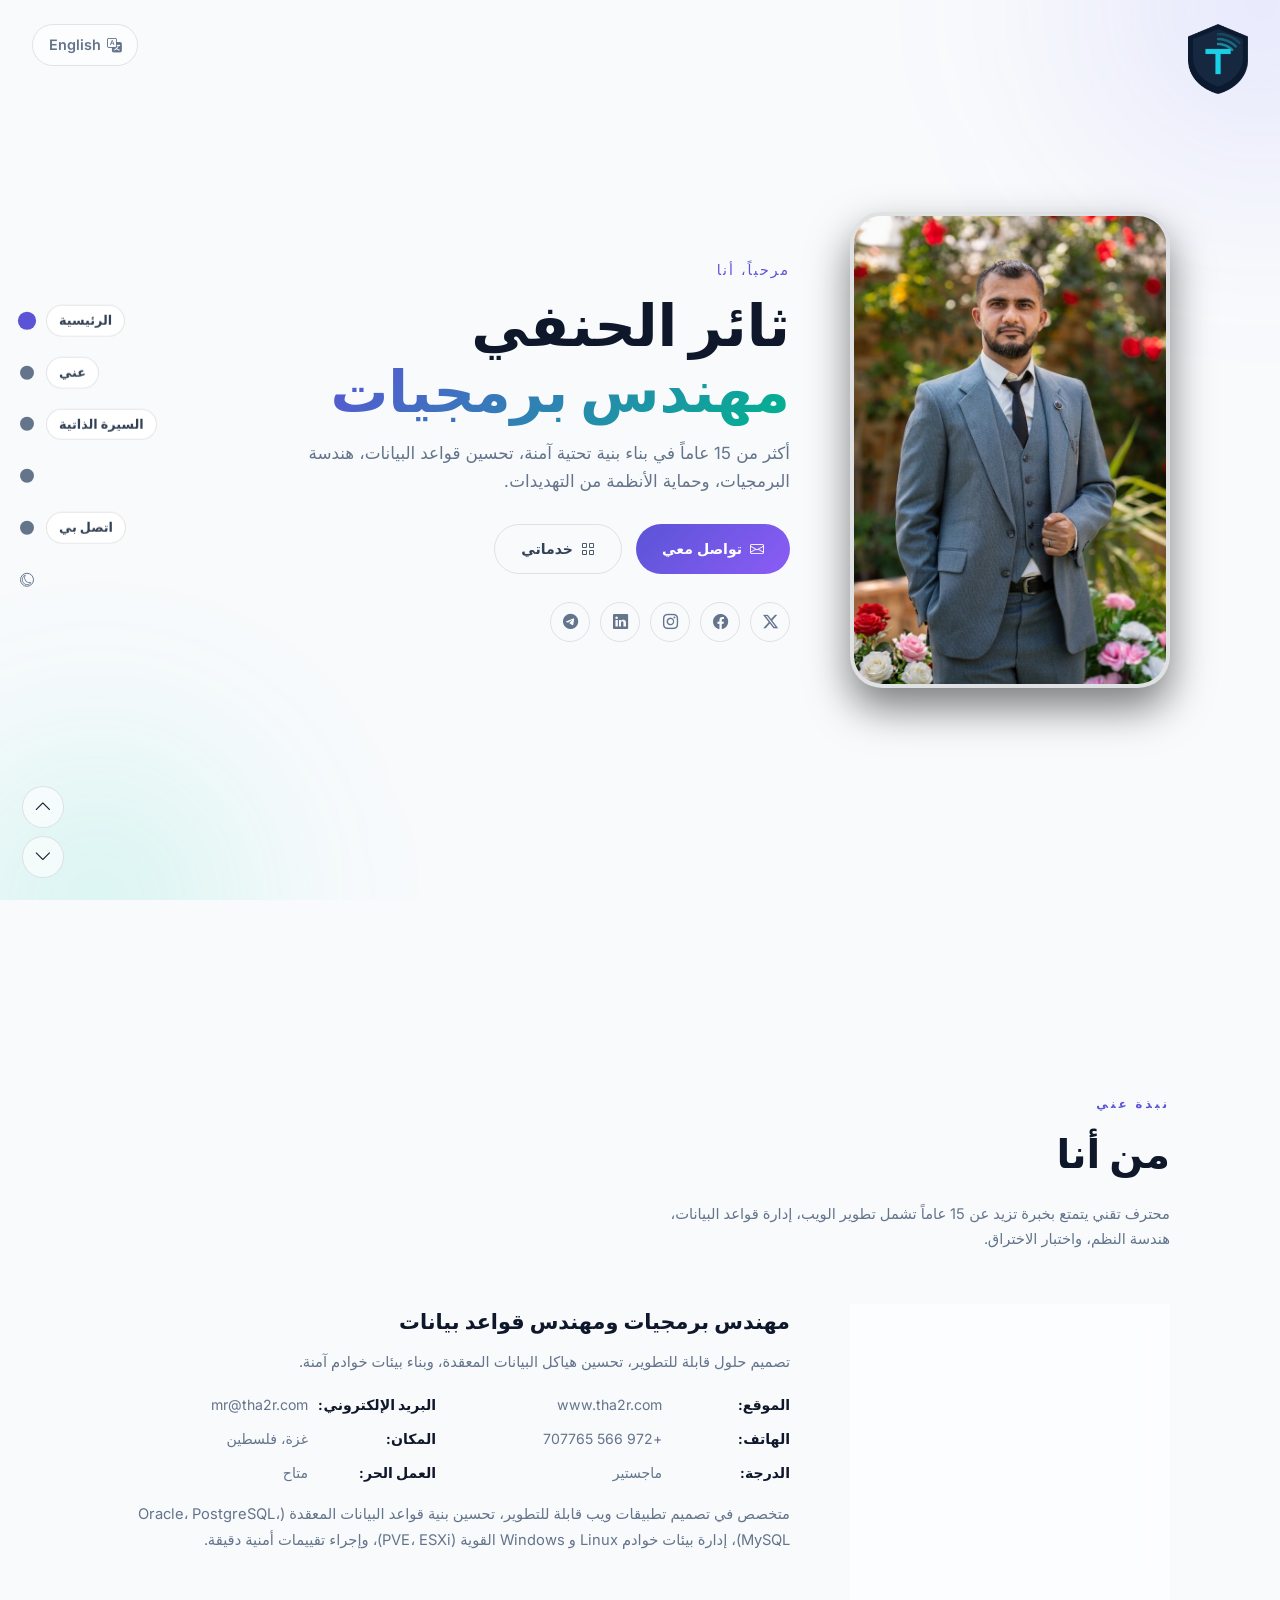
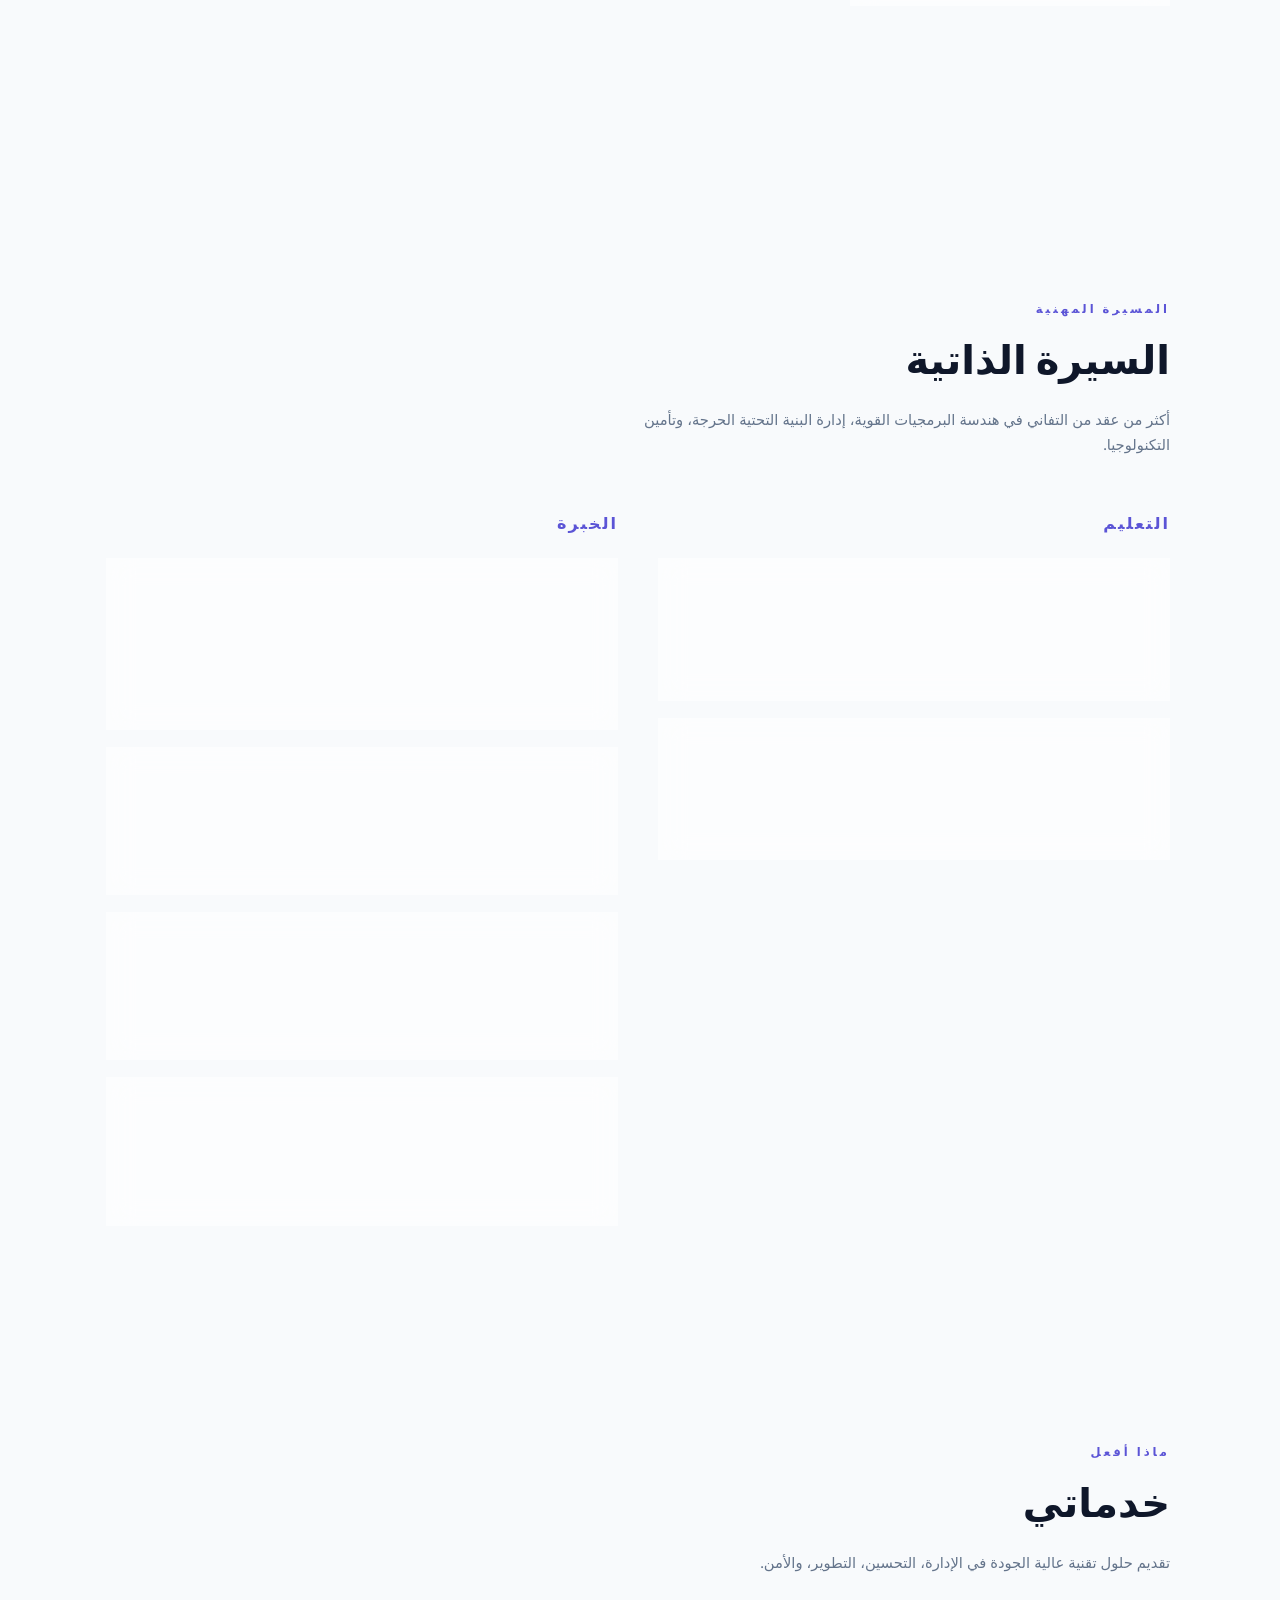
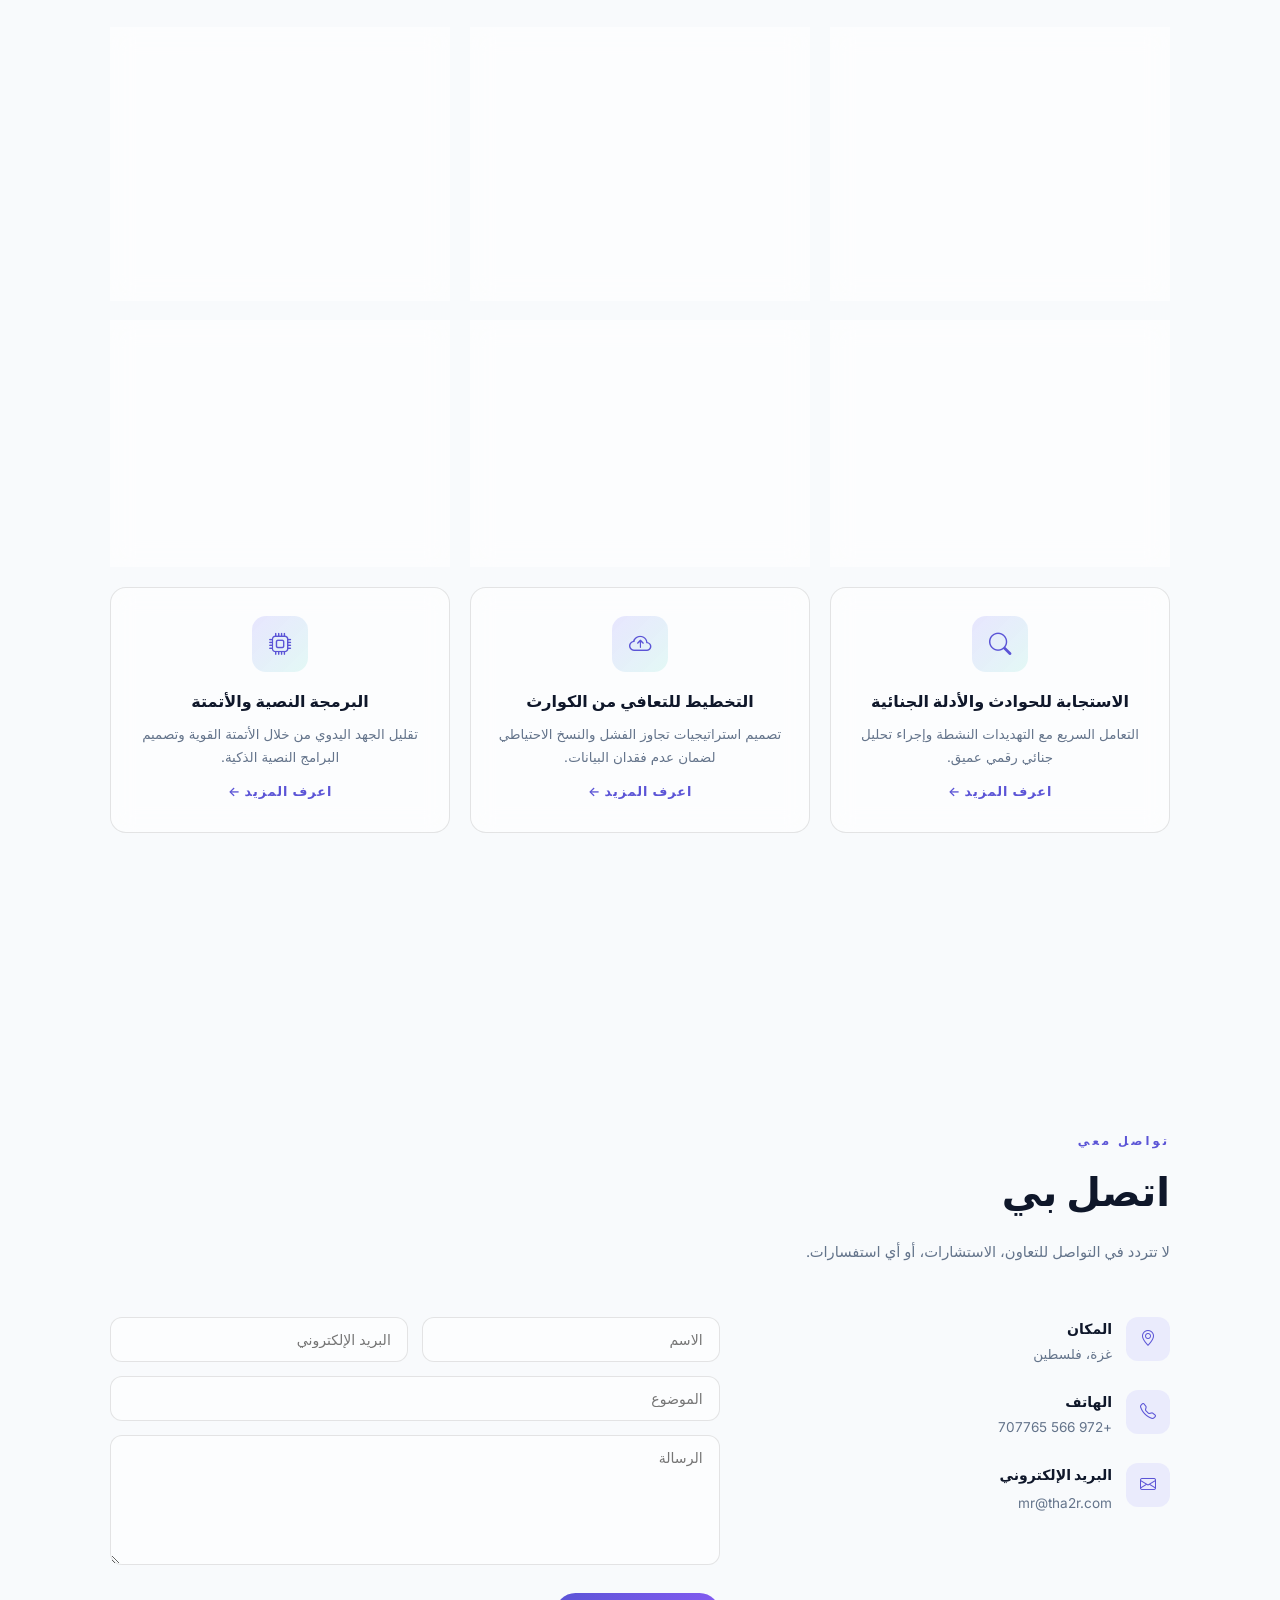
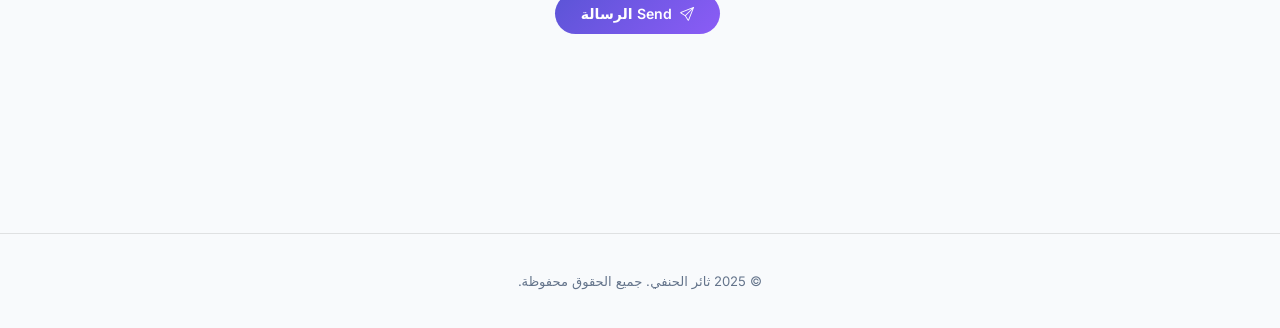
==== commit 27955659: "Update language button styling and format text" ====
--- a/home.html
+++ b/home.html
@@ -20,7 +20,7 @@
 <body>
 
   <a href="#hero" class="top-logo"><img src="assets/img/logo.png" alt="Thaer Alhanafi" width="60"></a>
-  <a href="index.html" class="top-lang" title="English"><i class="bi bi-translate"></i> English</a>
+  <a href="/" class="top-lang" title="English"><i class="bi bi-translate"></i> English</a>
 
   <!-- ======= Dot Navigation ======= -->
   <nav class="dot-nav" id="dotNav">
@@ -51,7 +51,8 @@
           <div class="hero-text-content">
             <p class="hero-greeting">مرحباً، أنا</p>
             <h1>ثائر الحنفي<br><span class="gradient-text">مهندس برمجيات</span></h1>
-            <p class="hero-desc">أكثر من 15 عاماً في بناء بنية تحتية آمنة، تحسين قواعد البيانات، هندسة البرمجيات، وحماية الأنظمة من التهديدات.</p>
+            <p class="hero-desc">أكثر من 15 عاماً في بناء بنية تحتية آمنة، تحسين قواعد البيانات، هندسة البرمجيات، وحماية
+              الأنظمة من التهديدات.</p>
             <div class="hero-actions">
               <a href="#contact" class="btn-primary"><i class="bi bi-envelope"></i> تواصل معي</a>
               <a href="#services" class="btn-outline"><i class="bi bi-grid"></i> خدماتي</a>
@@ -74,7 +75,8 @@
         <div class="section-header reveal">
           <p class="section-label">نبذة عني</p>
           <h2 class="section-title">من أنا</h2>
-          <p class="section-sub">محترف تقني يتمتع بخبرة تزيد عن 15 عاماً تشمل تطوير الويب، إدارة قواعد البيانات، هندسة النظم، واختبار الاختراق.</p>
+          <p class="section-sub">محترف تقني يتمتع بخبرة تزيد عن 15 عاماً تشمل تطوير الويب، إدارة قواعد البيانات، هندسة
+            النظم، واختبار الاختراق.</p>
         </div>
         <div class="about-grid reveal">
           <div class="about-photo glass">
@@ -91,7 +93,8 @@
               <div class="info-item"><strong>الدرجة:</strong><span>ماجستير</span></div>
               <div class="info-item"><strong>العمل الحر:</strong><span>متاح</span></div>
             </div>
-            <p>متخصص في تصميم تطبيقات ويب قابلة للتطوير، تحسين بنية قواعد البيانات المعقدة (Oracle، PostgreSQL، MySQL)، إدارة بيئات خوادم Linux و Windows القوية (PVE، ESXi)، وإجراء تقييمات أمنية دقيقة.</p>
+            <p>متخصص في تصميم تطبيقات ويب قابلة للتطوير، تحسين بنية قواعد البيانات المعقدة (Oracle، PostgreSQL، MySQL)،
+              إدارة بيئات خوادم Linux و Windows القوية (PVE، ESXi)، وإجراء تقييمات أمنية دقيقة.</p>
           </div>
         </div>
       </div>
@@ -104,7 +107,8 @@
         <div class="section-header reveal">
           <p class="section-label">المسيرة المهنية</p>
           <h2 class="section-title">السيرة الذاتية</h2>
-          <p class="section-sub">أكثر من عقد من التفاني في هندسة البرمجيات القوية، إدارة البنية التحتية الحرجة، وتأمين التكنولوجيا.</p>
+          <p class="section-sub">أكثر من عقد من التفاني في هندسة البرمجيات القوية، إدارة البنية التحتية الحرجة، وتأمين
+            التكنولوجيا.</p>
         </div>
         <div class="resume-cols reveal">
           <div class="resume-col">
@@ -296,7 +300,8 @@
         <li><i class="bi bi-check-circle-fill"></i> تحسين تكلفة البنية التحتية</li>
         <li><i class="bi bi-check-circle-fill"></i> القيادة التقنية والاستشارات</li>
       </ul>
-      <div class="modal-cta"><a href="#contact" class="btn-primary" onclick="closeAllModals()"><i class="bi bi-envelope"></i> ناقش مشروعك</a></div>
+      <div class="modal-cta"><a href="#contact" class="btn-primary" onclick="closeAllModals()"><i
+            class="bi bi-envelope"></i> ناقش مشروعك</a></div>
     </div>
   </div>
 
@@ -314,7 +319,8 @@
         <li><i class="bi bi-check-circle-fill"></i> تخصيص الموارد وضبط الأداء</li>
         <li><i class="bi bi-check-circle-fill"></i> إدارة التحديثات وتصحيحات النظام</li>
       </ul>
-      <div class="modal-cta"><a href="#contact" class="btn-primary" onclick="closeAllModals()"><i class="bi bi-envelope"></i> ناقش مشروعك</a></div>
+      <div class="modal-cta"><a href="#contact" class="btn-primary" onclick="closeAllModals()"><i
+            class="bi bi-envelope"></i> ناقش مشروعك</a></div>
     </div>
   </div>
 
@@ -332,7 +338,8 @@
         <li><i class="bi bi-check-circle-fill"></i> الإدارة الآلية للقطات (Snapshots)</li>
         <li><i class="bi bi-check-circle-fill"></i> ترحيل الموارد وتخطيط السعة</li>
       </ul>
-      <div class="modal-cta"><a href="#contact" class="btn-primary" onclick="closeAllModals()"><i class="bi bi-envelope"></i> ناقش مشروعك</a></div>
+      <div class="modal-cta"><a href="#contact" class="btn-primary" onclick="closeAllModals()"><i
+            class="bi bi-envelope"></i> ناقش مشروعك</a></div>
     </div>
   </div>
 
@@ -350,7 +357,8 @@
         <li><i class="bi bi-check-circle-fill"></i> الترحيل وتصميم بنية المخططات</li>
         <li><i class="bi bi-check-circle-fill"></i> التخزين المؤقت في الذاكرة عبر Redis</li>
       </ul>
-      <div class="modal-cta"><a href="#contact" class="btn-primary" onclick="closeAllModals()"><i class="bi bi-envelope"></i> ناقش مشروعك</a></div>
+      <div class="modal-cta"><a href="#contact" class="btn-primary" onclick="closeAllModals()"><i
+            class="bi bi-envelope"></i> ناقش مشروعك</a></div>
     </div>
   </div>
 
@@ -368,7 +376,8 @@
         <li><i class="bi bi-check-circle-fill"></i> تحسين الأداء والتخزين المؤقت</li>
         <li><i class="bi bi-check-circle-fill"></i> إعداد مسارات النشر المستمر (CI/CD)</li>
       </ul>
-      <div class="modal-cta"><a href="#contact" class="btn-primary" onclick="closeAllModals()"><i class="bi bi-envelope"></i> ناقش مشروعك</a></div>
+      <div class="modal-cta"><a href="#contact" class="btn-primary" onclick="closeAllModals()"><i
+            class="bi bi-envelope"></i> ناقش مشروعك</a></div>
     </div>
   </div>
 
@@ -386,7 +395,8 @@
         <li><i class="bi bi-check-circle-fill"></i> إرشادات المعالجة وإعادة الاختبار</li>
         <li><i class="bi bi-check-circle-fill"></i> التقييم الأمني للشبكات اللاسلكية</li>
       </ul>
-      <div class="modal-cta"><a href="#contact" class="btn-primary" onclick="closeAllModals()"><i class="bi bi-envelope"></i> ناقش مشروعك</a></div>
+      <div class="modal-cta"><a href="#contact" class="btn-primary" onclick="closeAllModals()"><i
+            class="bi bi-envelope"></i> ناقش مشروعك</a></div>
     </div>
   </div>
 
@@ -404,7 +414,8 @@
         <li><i class="bi bi-check-circle-fill"></i> تحليل حركة مرور الشبكة</li>
         <li><i class="bi bi-check-circle-fill"></i> الهندسة العكسية للبرمجيات الخبيثة</li>
       </ul>
-      <div class="modal-cta"><a href="#contact" class="btn-primary" onclick="closeAllModals()"><i class="bi bi-envelope"></i> ناقش مشروعك</a></div>
+      <div class="modal-cta"><a href="#contact" class="btn-primary" onclick="closeAllModals()"><i
+            class="bi bi-envelope"></i> ناقش مشروعك</a></div>
     </div>
   </div>
 
@@ -422,7 +433,8 @@
         <li><i class="bi bi-check-circle-fill"></i> اختبارات دورية لخطط الكوارث</li>
         <li><i class="bi bi-check-circle-fill"></i> تطوير استراتيجية استمرارية الأعمال</li>
       </ul>
-      <div class="modal-cta"><a href="#contact" class="btn-primary" onclick="closeAllModals()"><i class="bi bi-envelope"></i> ناقش مشروعك</a></div>
+      <div class="modal-cta"><a href="#contact" class="btn-primary" onclick="closeAllModals()"><i
+            class="bi bi-envelope"></i> ناقش مشروعك</a></div>
     </div>
   </div>
 
@@ -440,7 +452,8 @@
         <li><i class="bi bi-check-circle-fill"></i> أتمتة واجهات برمجة التطبيقات (API)</li>
         <li><i class="bi bi-check-circle-fill"></i> تطوير أنظمة إدارة التكوين (Configuration)</li>
       </ul>
-      <div class="modal-cta"><a href="#contact" class="btn-primary" onclick="closeAllModals()"><i class="bi bi-envelope"></i> ناقش مشروعك</a></div>
+      <div class="modal-cta"><a href="#contact" class="btn-primary" onclick="closeAllModals()"><i
+            class="bi bi-envelope"></i> ناقش مشروعك</a></div>
     </div>
   </div>
 
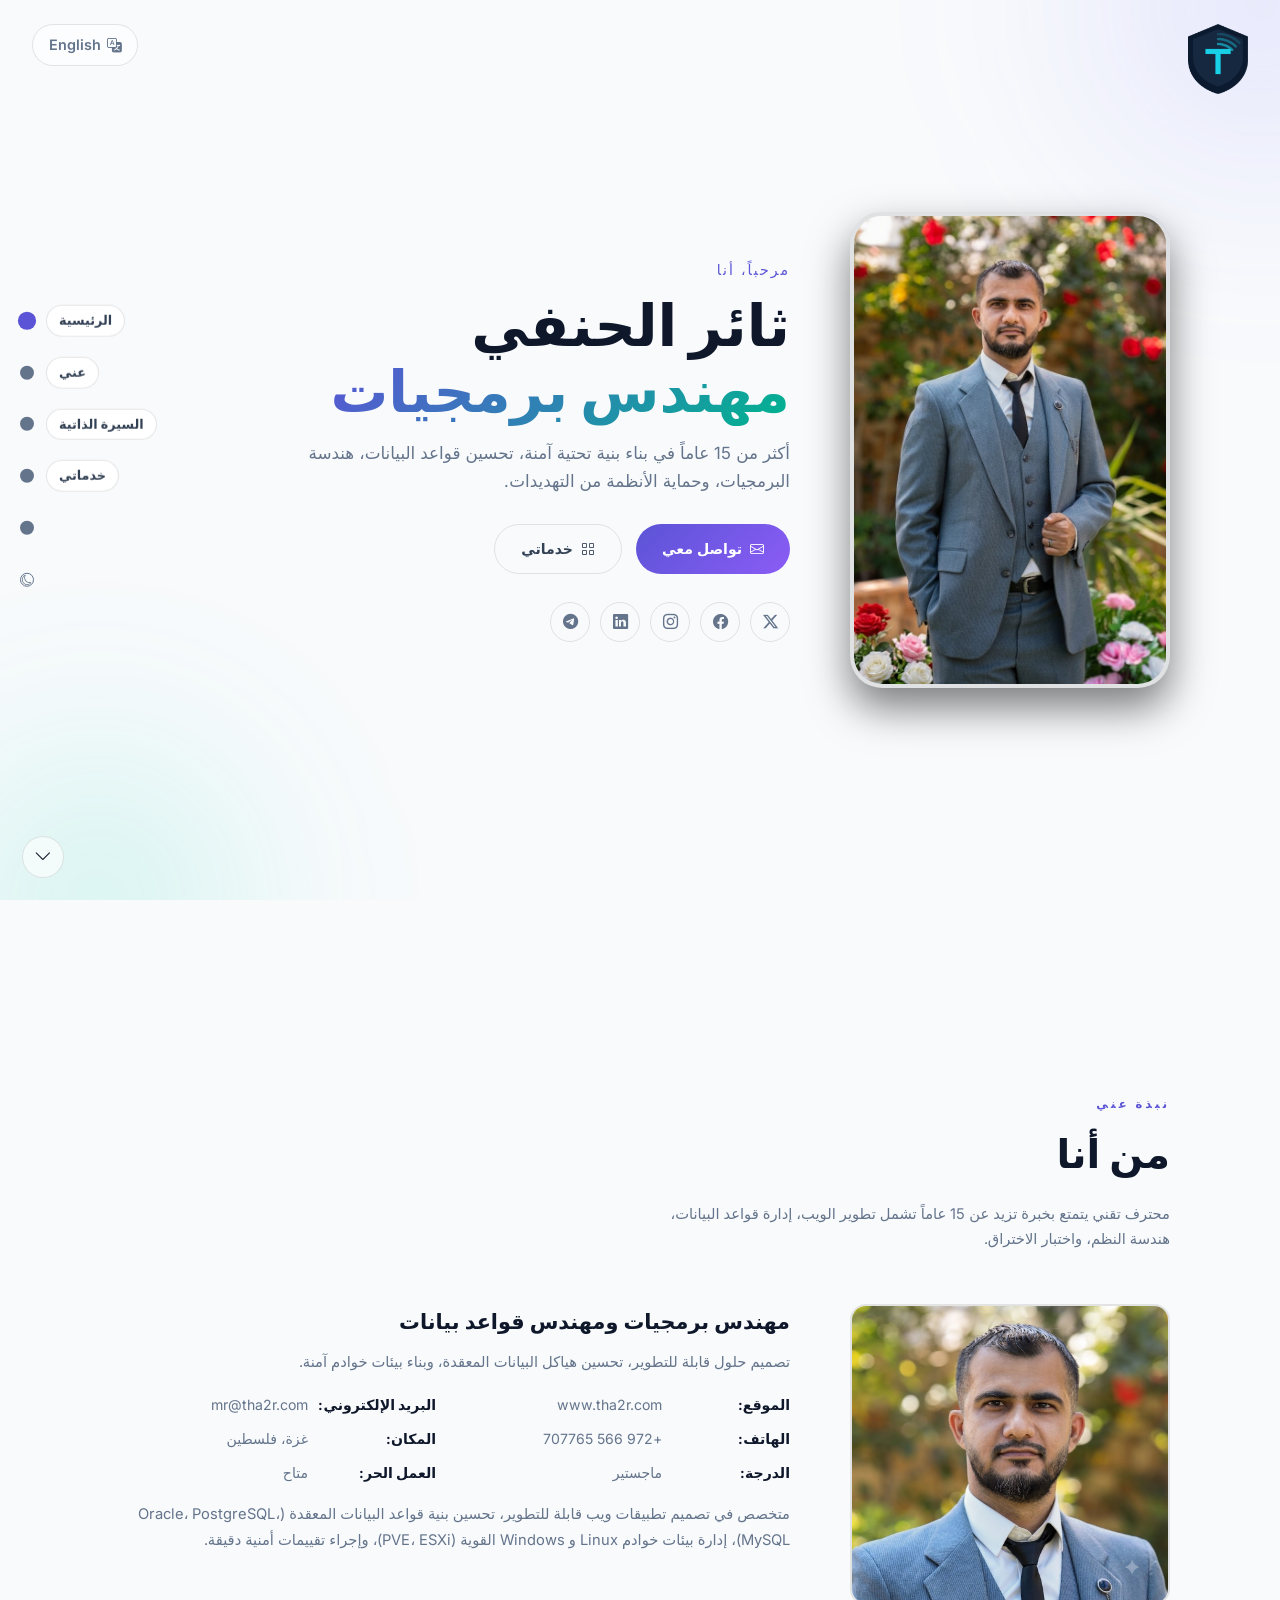
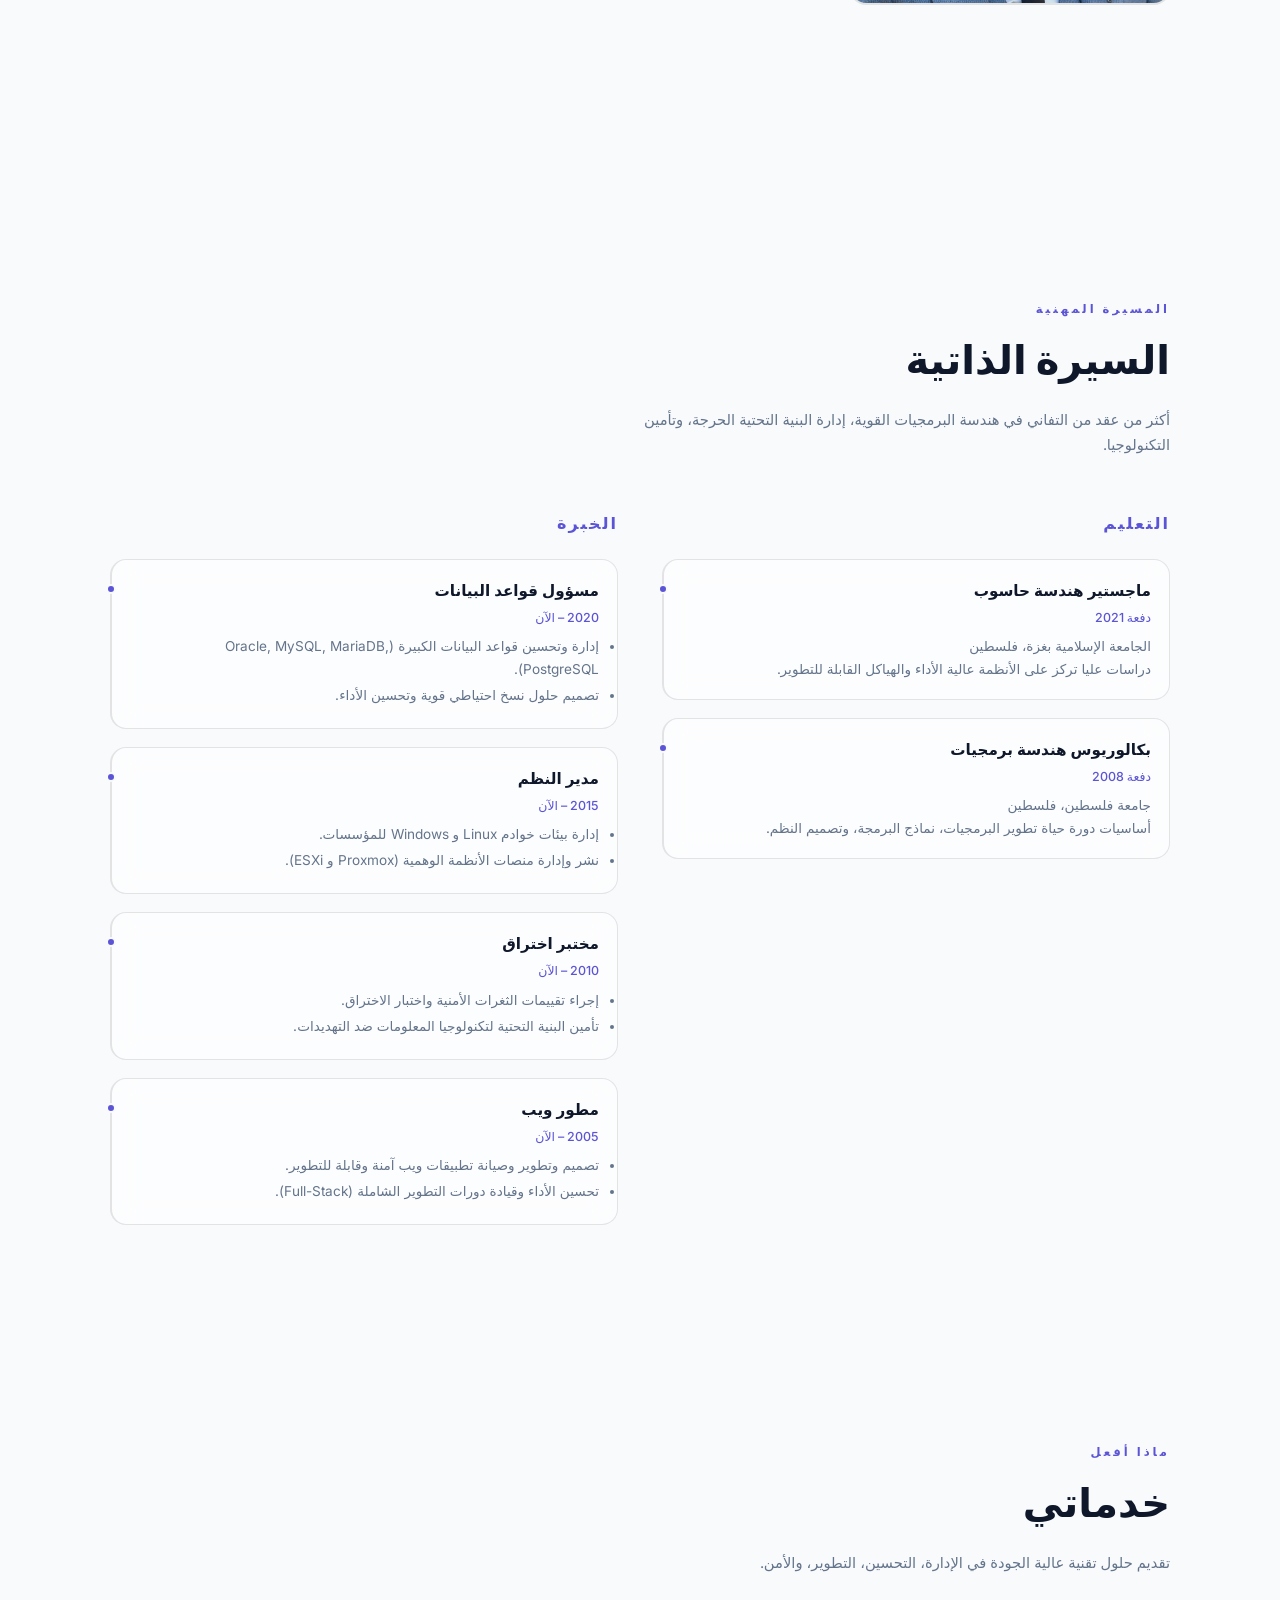
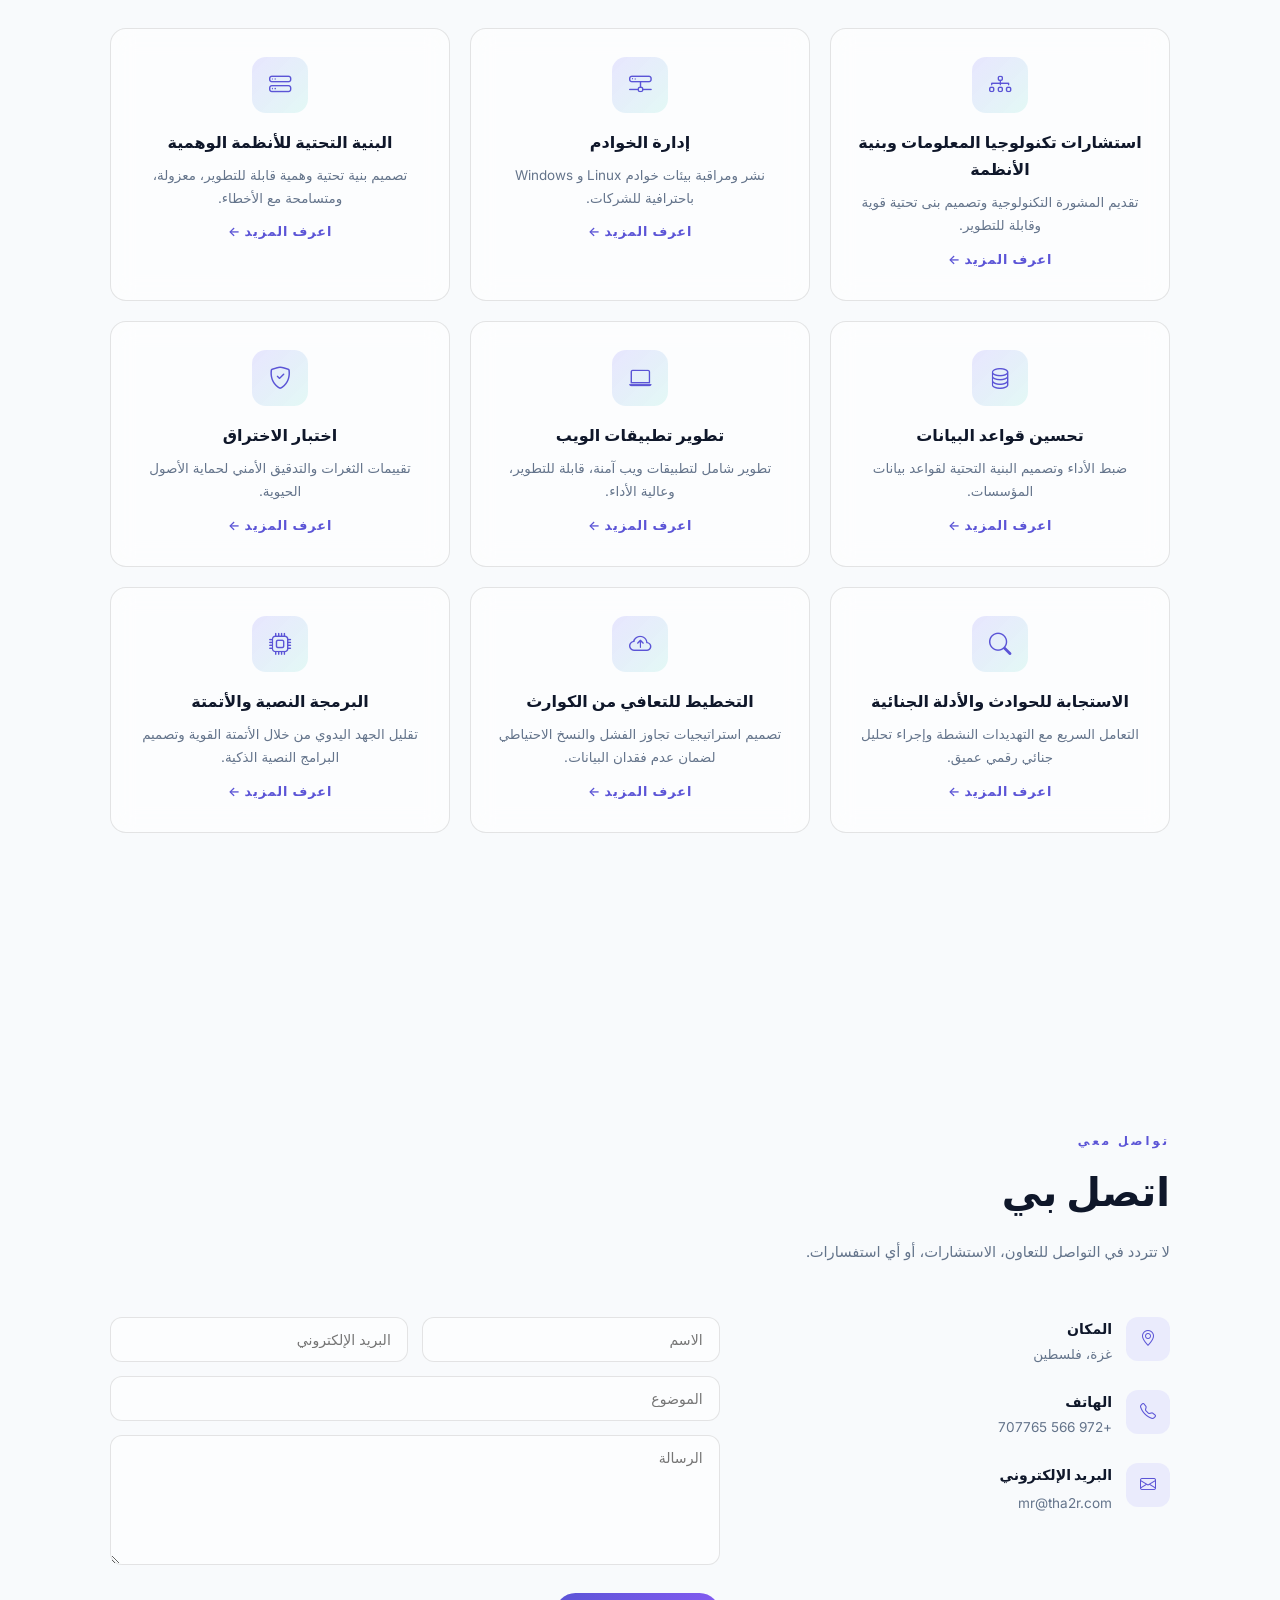
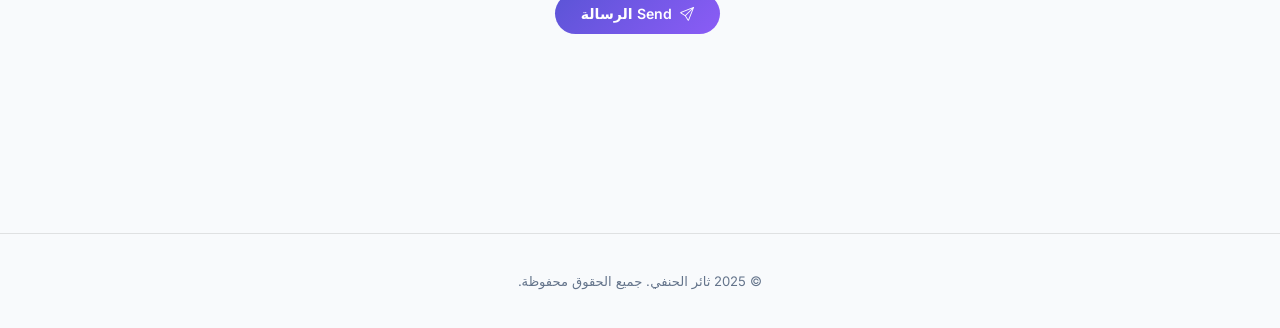
==== commit de78c2b3: "Update page titles" ====
--- a/home.html
+++ b/home.html
@@ -4,7 +4,7 @@
 <head>
   <meta charset="utf-8">
   <meta name="viewport" content="width=device-width, initial-scale=1.0">
-  <title>ثائر الحنفي – مهندس برمجيات & Security Specialist</title>
+  <title>ثائر الحنفي</title>
   <meta name="description"
     content="ثائر الحنفي – 15+ عاماً من الخبرة في هندسة البرمجيات، إدارة قواعد البيانات، إدارة الخوادم، واختبار الاختراق. مقر العمل: فلسطين.">
   <link href="favicon.ico" rel="icon" type="image/x-icon">
